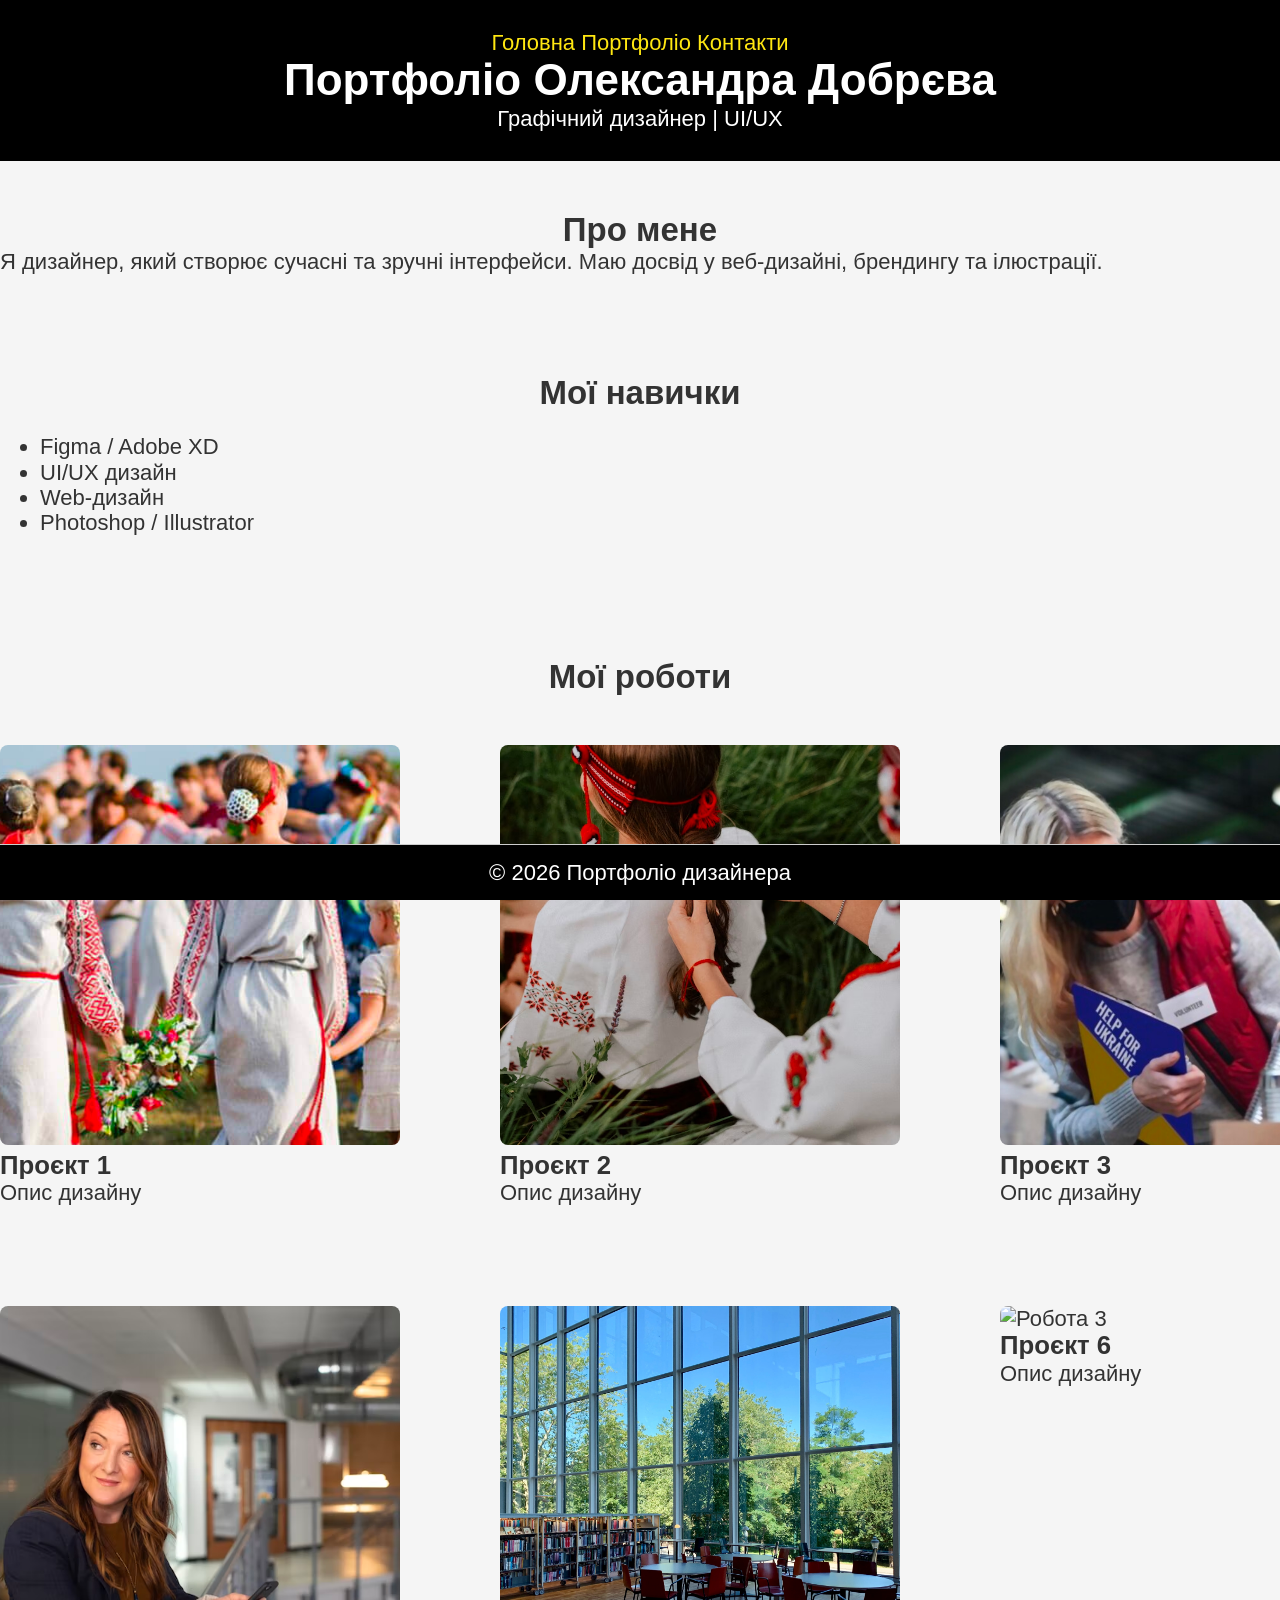
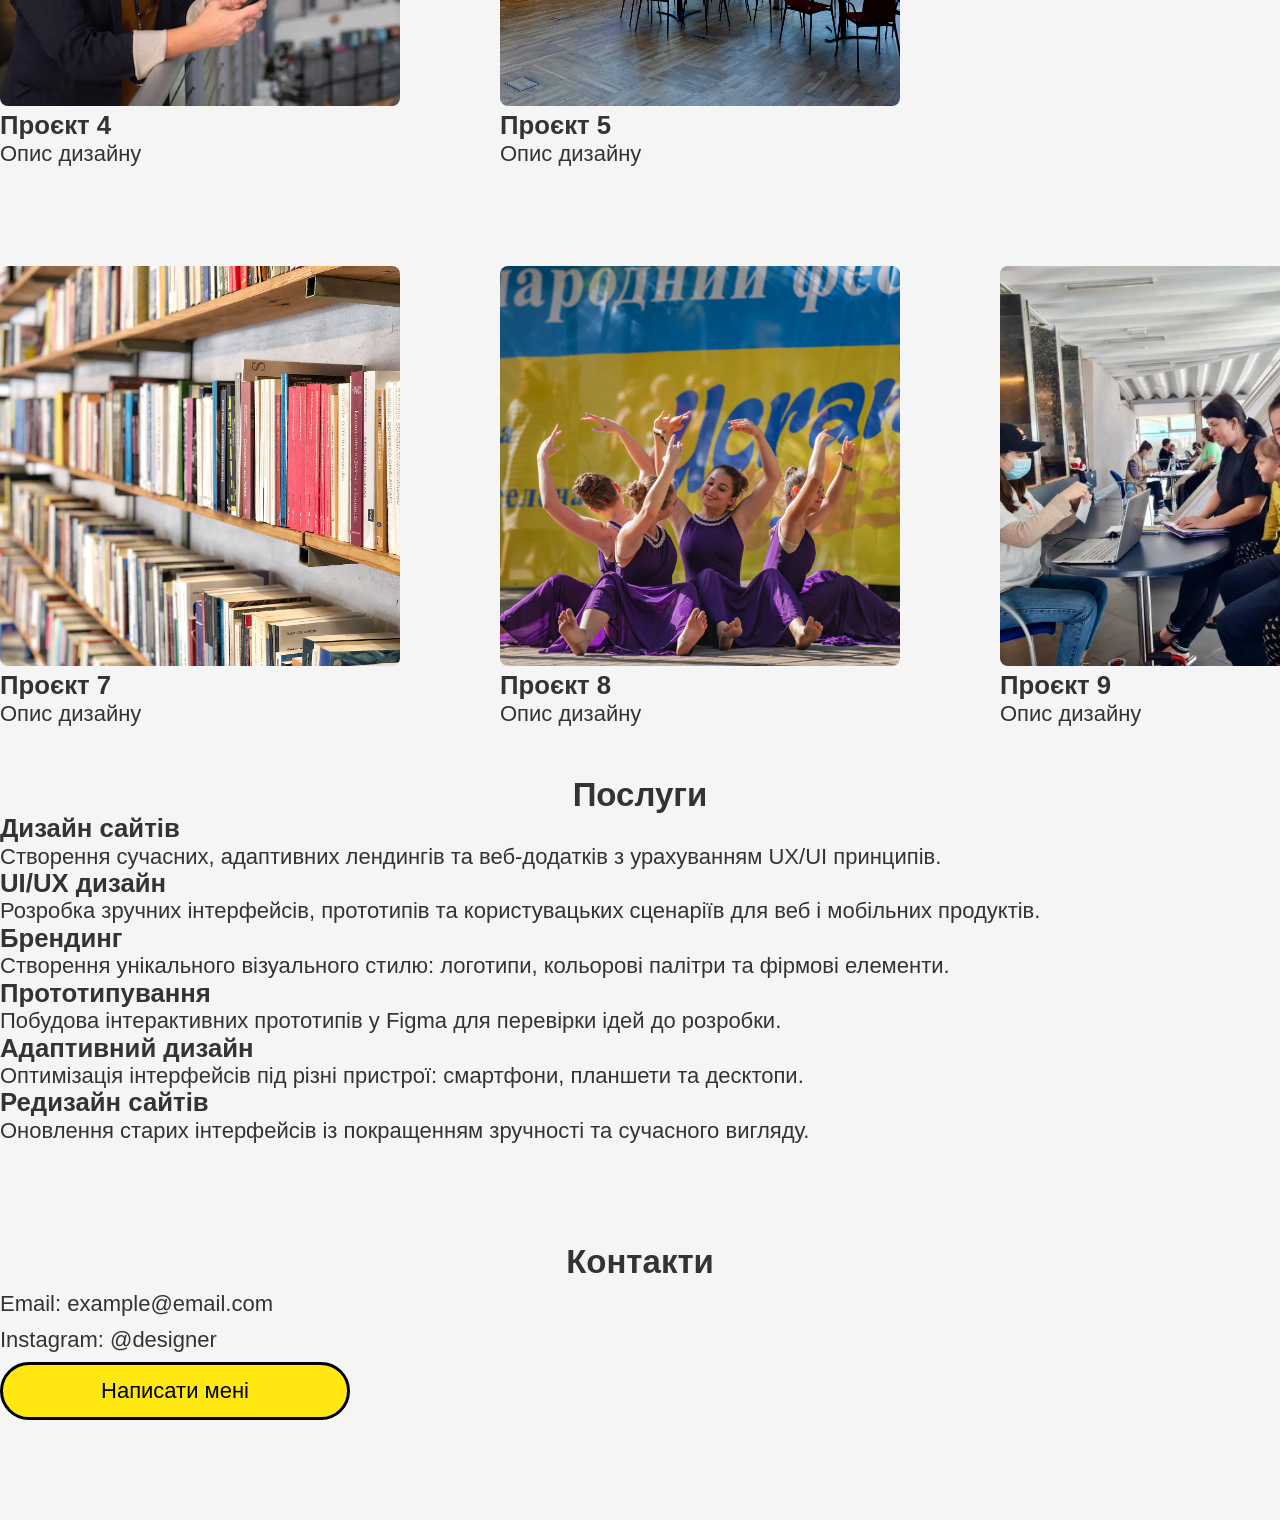
==== index.html @ c74949c1 "first commit" ====
<!doctype html>
<html lang="uk">
  <head>
    <meta charset="UTF-8" />
    <meta name="viewport" content="width=device-width, initial-scale=1.0" />
    <link rel="stylesheet" href="normalize.css" />
    <link rel="stylesheet" href="/css/styles.css" />
    <title>Портфоліо дизайнера</title>
    <meta
      name="description"
      content="Сторінка контактів дизайнера. Зв’яжіться для співпраці та замовлення дизайну."
    />
  </head>
  <body>
    <header>
      <nav>
        <a href="index.html">Головна</a>
        <a href="projects.html">Портфоліо</a>
        <a href="contact.html">Контакти</a>
      </nav>
      <h1>Портфоліо Олександра Добрєва</h1>
      <p>Графічний дизайнер | UI/UX</p>
    </header>

    <div class="about">
      <h2 style="text-align: center">Про мене</h2>
      <p>
        Я дизайнер, який створює сучасні та зручні інтерфейси. Маю досвід у
        веб-дизайні, брендингу та ілюстрації.
      </p>
    </div>
    <div class="skills">
      <h2 style="text-align: center">Мої навички</h2>
      <ul>
        <li>Figma / Adobe XD</li>
        <li>UI/UX дизайн</li>
        <li>Web-дизайн</li>
        <li>Photoshop / Illustrator</li>
      </ul>
    </div>
    <section id="portfolio">
      <h2 style="text-align: center">Мої роботи</h2>
      <div class="portfolio">
        <div class="card">
          <img src="images/image1.png" alt="Робота 1" />
          <h3>Проєкт 1</h3>
          <p>Опис дизайну</p>
        </div>
        <div class="card">
          <img src="images/image2.png" alt="Робота 2" />
          <h3>Проєкт 2</h3>
          <p>Опис дизайну</p>
        </div>
        <div class="card">
          <img src="images/image3.png" alt="Робота 3" />
          <h3>Проєкт 3</h3>
          <p>Опис дизайну</p>
        </div>
        <div class="card">
          <img src="images/image4.png" alt="Робота 1" />
          <h3>Проєкт 4</h3>
          <p>Опис дизайну</p>
        </div>
        <div class="card">
          <img src="images/image5.jpg" alt="Робота 2" />
          <h3>Проєкт 5</h3>
          <p>Опис дизайну</p>
        </div>
        <div class="card">
          <img src="images/image6.jpg" alt="Робота 3" />
          <h3>Проєкт 6</h3>
          <p>Опис дизайну</p>
        </div>
        <div class="card">
          <img src="images/image7.jpg" alt="Робота 1" />
          <h3>Проєкт 7</h3>
          <p>Опис дизайну</p>
        </div>
        <div class="card">
          <img src="images/image8.jpg" alt="Робота 2" />
          <h3>Проєкт 8</h3>
          <p>Опис дизайну</p>
        </div>
        <div class="card">
          <img src="images/image9.jpg" alt="Робота 3" />
          <h3>Проєкт 9</h3>
          <p>Опис дизайну</p>
        </div>
      </div>
    </section>
    <div class="services">
      <h2 style="text-align: center">Послуги</h2>
      <div class="service">
        <h3>Дизайн сайтів</h3>
        <p>
          Створення сучасних, адаптивних лендингів та веб-додатків з урахуванням
          UX/UI принципів.
        </p>
      </div>

      <div class="service">
        <h3>UI/UX дизайн</h3>
        <p>
          Розробка зручних інтерфейсів, прототипів та користувацьких сценаріїв
          для веб і мобільних продуктів.
        </p>
      </div>

      <div class="service">
        <h3>Брендинг</h3>
        <p>
          Створення унікального візуального стилю: логотипи, кольорові палітри
          та фірмові елементи.
        </p>
      </div>

      <div class="service">
        <h3>Прототипування</h3>
        <p>
          Побудова інтерактивних прототипів у Figma для перевірки ідей до
          розробки.
        </p>
      </div>

      <div class="service">
        <h3>Адаптивний дизайн</h3>
        <p>
          Оптимізація інтерфейсів під різні пристрої: смартфони, планшети та
          десктопи.
        </p>
      </div>

      <div class="service">
        <h3>Редизайн сайтів</h3>
        <p>
          Оновлення старих інтерфейсів із покращенням зручності та сучасного
          вигляду.
        </p>
      </div>
    </div>
    <div class="contact">
      <h2 style="text-align: center">Контакти</h2>
      <p>Email: example@email.com</p>
      <p>Instagram: @designer</p>
      <button onclick="alert('Дякую за інтерес!')">Написати мені</button>
    </div>

    <footer>
      <p>© 2026 Портфоліо дизайнера</p>
    </footer>
  </body>
</html>
---- css/styles.css ----
@charset "UTF-8";
header {
  background-color: black;
  color: white;
  padding: 30px;
  margin-bottom: 50px;
  text-align: center;
}

.portfolio {
  justify-self: center;
  display: grid;
  grid-template-columns: 1fr 1fr 1fr;
  gap: 100px;
  margin-top: 50px;
  margin-bottom: 50px;
}

.about {
  display: flex;
  flex-flow: column;
  justify-self: center;
  margin-bottom: 100px;
}

footer {
  background-color: black;
  color: white;
  padding: 30px;
  margin: 0;
  position: fixed;
  bottom: 0;
  left: 0;
  width: 100%;
  text-align: center;
  padding: 15px 0;
  border-top: 1px solid #ccc;
}

.skills {
  display: flex;
  flex-flow: column;
  justify-self: center;
  margin-bottom: 100px;
}

.services {
  display: flex;
  flex-flow: column;
  justify-self: center;
  margin-bottom: 100px;
}

.contact {
  display: flex;
  flex-flow: column;
  justify-self: center;
  gap: 10px;
  margin-bottom: 100px;
}

img {
  width: 400px;
  height: 400px;
  border-radius: 8px;
  object-fit: cover;
  transition-duration: 0.3s;
}
img:hover {
  transform: scale(1.03);
  transition-duration: 0.3s;
}

@media (max-width: 1024px) {
  .portfolio {
    grid-template-columns: 1fr 1fr;
    gap: 40px;
    padding: 0 30px;
  }
  img {
    width: 400px;
    height: 400px;
  }
  img:hover {
    transform: scale(1.05);
    transition-duration: 0.3s;
  }
  header {
    padding: 20px;
  }
  footer {
    margin: 0px;
  }
  .about,
  .contact,
  .services,
  .skills {
    padding: 60px 20px;
    text-align: center;
  }
  nav a {
    display: inline-block;
    margin: 5px;
  }
}
.contact-wrapper {
  display: flex;
  gap: 40px;
  align-items: flex-start;
  margin-bottom: 340px;
}

.contact-text {
  max-width: 400px;
}

form {
  flex: 1;
  display: flex;
  flex-direction: column;
  gap: 10px;
}

.container {
  display: flex;
  justify-content: center;
}

input,
textarea {
  padding: 10px;
  font-size: 16px;
}

.contact-btn {
  padding: 10px;
  cursor: pointer;
  align-self: center; /* центрує всередині form */
  width: 300px;
}

@media (max-width: 1024px) {
  .contact-wrapper {
    gap: 25px;
    margin-bottom: 150px;
  }
  .contact-text {
    max-width: 320px;
  }
}
form {
  width: 100%;
  max-width: 800px;
}

.container {
  display: flex;
  flex-direction: column;
  max-width: 1200px; /* замість width */
  width: 100%;
  margin: 0 auto; /* центр */
  padding: 0 20px;
  gap: 50px;
  margin-bottom: 100px;
}

.intro-wrapper {
  display: flex;
  gap: 100px;
}

@media (max-width: 1024px) {
  .container {
    gap: 40px;
  }
  .intro-wrapper {
    gap: 50px; /* зменшуємо відстань */
  }
}
body {
  margin: 0;
  font-size: 22px;
  font-family: "Raleway", sans-serif;
  font-optical-sizing: auto;
  background: #f5f5f5;
  color: #333;
}

h1,
h2,
h3,
p {
  margin: 0;
}

button {
  width: 350px;
  height: 58px;
  border-radius: 100px;
  border-style: solid;
  border-width: 3px;
  cursor: pointer;
  background-color: #ffe711;
}
button:hover {
  background-color: #f9d100;
}

a {
  text-decoration: none;
  color: #ffe711;
}
a:hover {
  color: #f9d100;
}

/*# sourceMappingURL=styles.css.map */
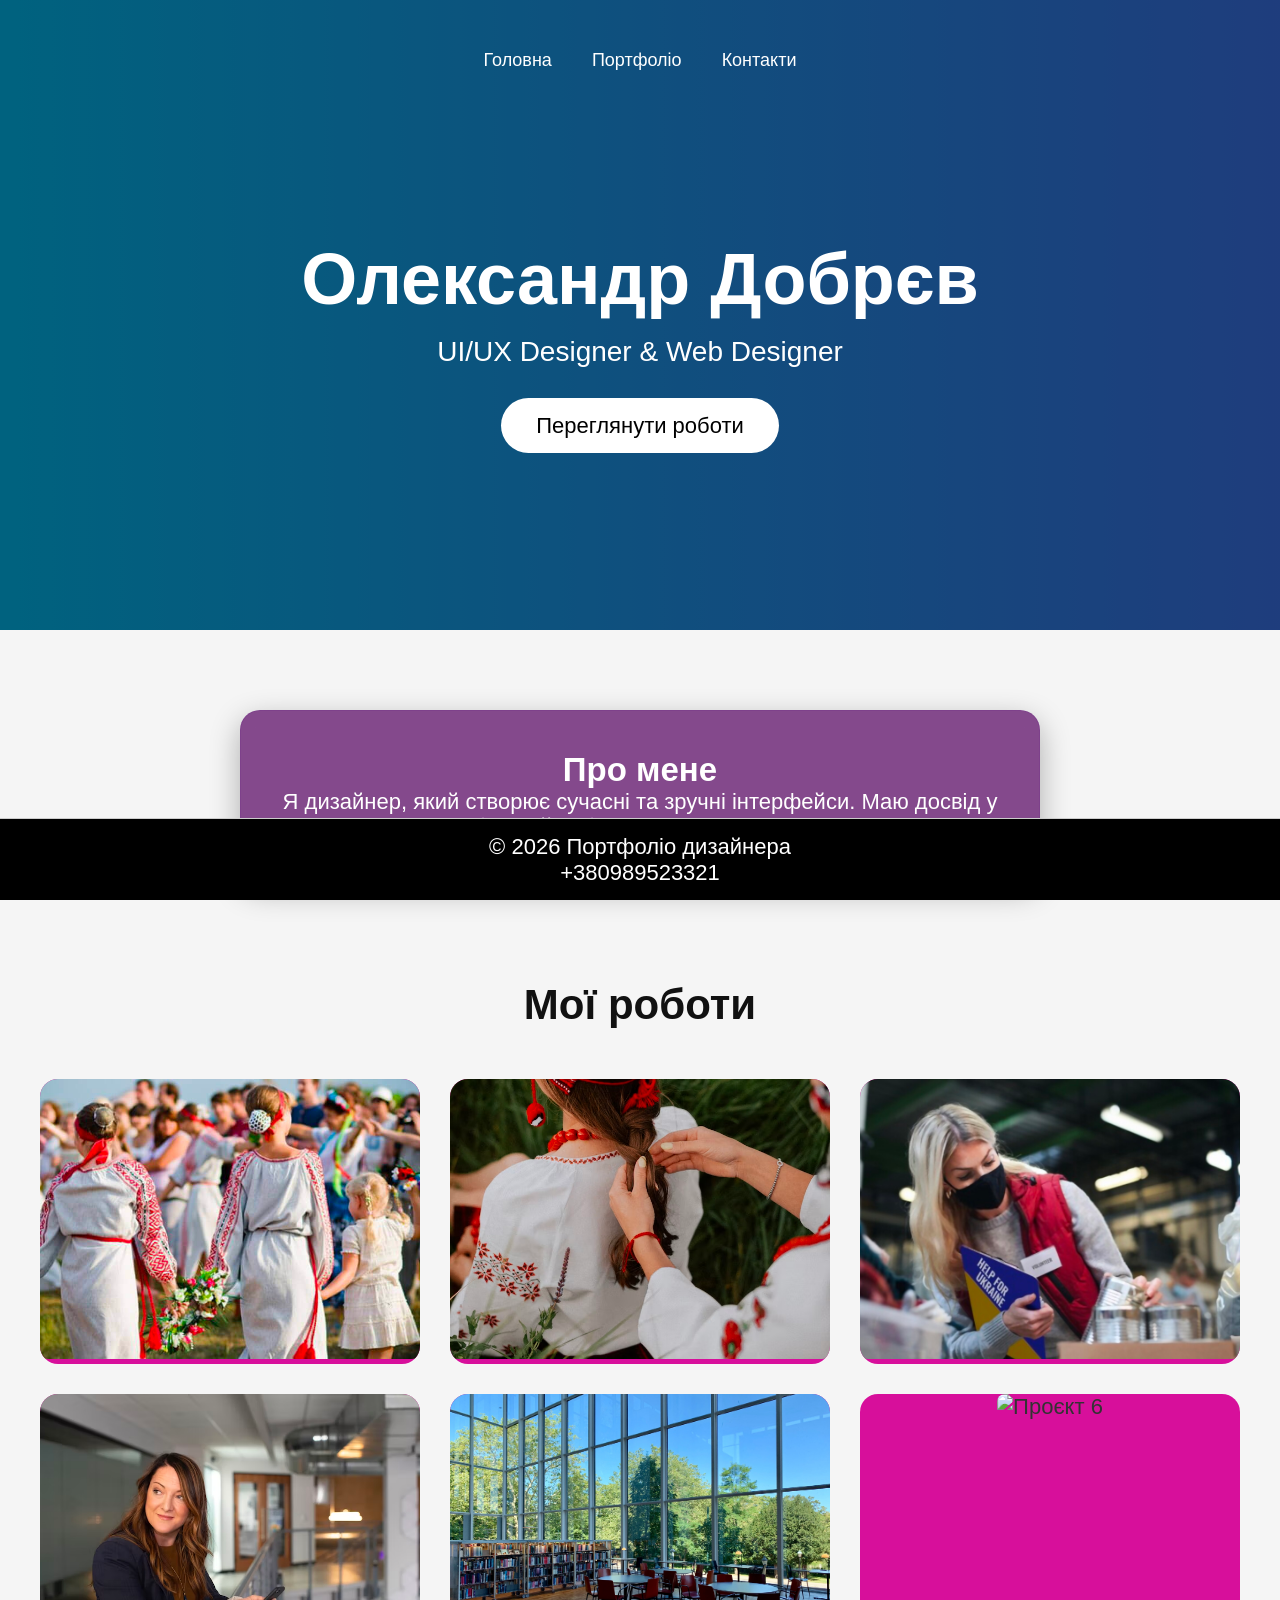
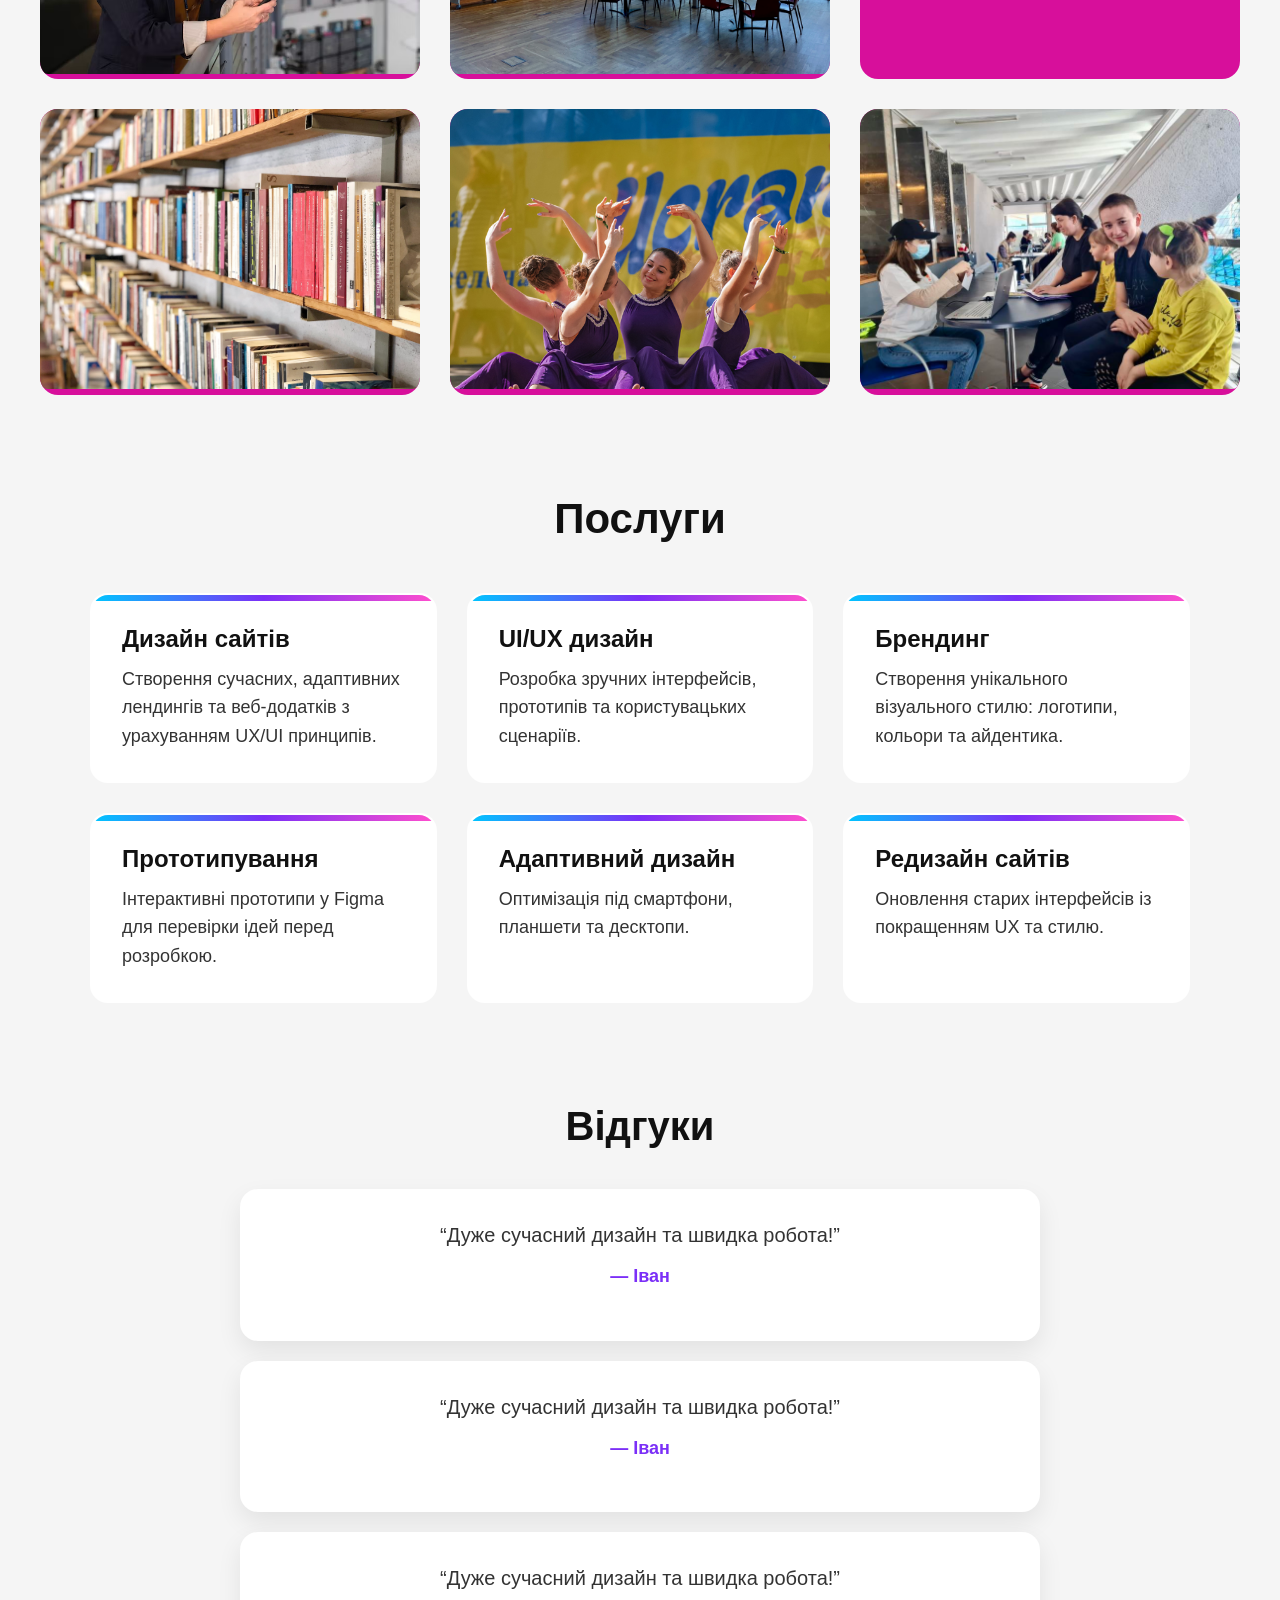
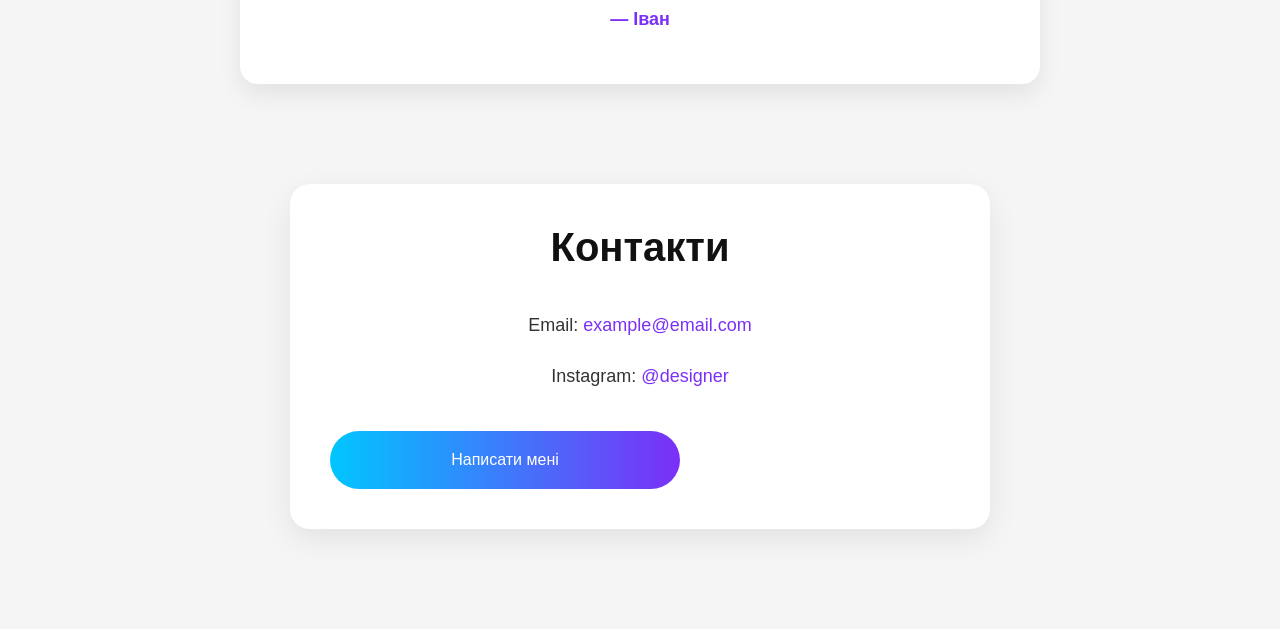
==== commit d5797a4d: "lab5" ====
--- a/index.html
+++ b/index.html
@@ -4,7 +4,8 @@
     <meta charset="UTF-8" />
     <meta name="viewport" content="width=device-width, initial-scale=1.0" />
     <link rel="stylesheet" href="normalize.css" />
-    <link rel="stylesheet" href="/css/styles.css" />
+    <link rel="stylesheet" href="css/styles.css" />
+    <link rel="icon" type="image/png" href="images/favicon.png" />
     <title>Портфоліо дизайнера</title>
     <meta
       name="description"
@@ -12,14 +13,31 @@
     />
   </head>
   <body>
-    <header>
-      <nav>
-        <a href="index.html">Головна</a>
-        <a href="projects.html">Портфоліо</a>
-        <a href="contact.html">Контакти</a>
-      </nav>
-      <h1>Портфоліо Олександра Добрєва</h1>
-      <p>Графічний дизайнер | UI/UX</p>
+    <header class="hero">
+      <div class="header-container">
+        <!-- Назва зліва -->
+        <div class="logo"></div>
+
+        <!-- Гамбургер меню (видно тільки на мобільних) -->
+        <div class="hamburger" id="hamburger">
+          <span></span>
+          <span></span>
+          <span></span>
+        </div>
+
+        <!-- Навігація -->
+        <nav id="nav-menu">
+          <a href="index.html">Головна</a>
+          <a href="projects.html">Портфоліо</a>
+          <a href="contact.html">Контакти</a>
+        </nav>
+      </div>
+
+      <div class="hero-content">
+        <h1>Олександр Добрєв</h1>
+        <p>UI/UX Designer & Web Designer</p>
+        <a href="#portfolio" class="hero-btn">Переглянути роботи</a>
+      </div>
     </header>
 
     <div class="about">
@@ -29,124 +47,192 @@
         веб-дизайні, брендингу та ілюстрації.
       </p>
     </div>
-    <div class="skills">
-      <h2 style="text-align: center">Мої навички</h2>
-      <ul>
-        <li>Figma / Adobe XD</li>
-        <li>UI/UX дизайн</li>
-        <li>Web-дизайн</li>
-        <li>Photoshop / Illustrator</li>
-      </ul>
-    </div>
-    <section id="portfolio">
-      <h2 style="text-align: center">Мої роботи</h2>
-      <div class="portfolio">
-        <div class="card">
-          <img src="images/image1.png" alt="Робота 1" />
-          <h3>Проєкт 1</h3>
-          <p>Опис дизайну</p>
-        </div>
-        <div class="card">
-          <img src="images/image2.png" alt="Робота 2" />
-          <h3>Проєкт 2</h3>
-          <p>Опис дизайну</p>
-        </div>
-        <div class="card">
-          <img src="images/image3.png" alt="Робота 3" />
-          <h3>Проєкт 3</h3>
-          <p>Опис дизайну</p>
-        </div>
-        <div class="card">
-          <img src="images/image4.png" alt="Робота 1" />
-          <h3>Проєкт 4</h3>
-          <p>Опис дизайну</p>
-        </div>
-        <div class="card">
-          <img src="images/image5.jpg" alt="Робота 2" />
-          <h3>Проєкт 5</h3>
-          <p>Опис дизайну</p>
-        </div>
-        <div class="card">
-          <img src="images/image6.jpg" alt="Робота 3" />
-          <h3>Проєкт 6</h3>
-          <p>Опис дизайну</p>
-        </div>
-        <div class="card">
-          <img src="images/image7.jpg" alt="Робота 1" />
-          <h3>Проєкт 7</h3>
-          <p>Опис дизайну</p>
-        </div>
-        <div class="card">
-          <img src="images/image8.jpg" alt="Робота 2" />
-          <h3>Проєкт 8</h3>
-          <p>Опис дизайну</p>
-        </div>
-        <div class="card">
-          <img src="images/image9.jpg" alt="Робота 3" />
-          <h3>Проєкт 9</h3>
-          <p>Опис дизайну</p>
+
+    <section id="portfolio" class="portfolio-section">
+      <h2>Мої роботи</h2>
+
+      <div class="portfolio-grid">
+        <div class="card">
+          <img src="images/image1.png" alt="Проєкт 1" />
+          <div class="card-info">
+            <h3>Проєкт 1</h3>
+            <p>UI/UX дизайн мобільного додатку</p>
+          </div>
+        </div>
+
+        <div class="card">
+          <img src="images/image2.png" alt="Проєкт 2" />
+          <div class="card-info">
+            <h3>Проєкт 2</h3>
+            <p>Редизайн сайту бренду</p>
+          </div>
+        </div>
+
+        <div class="card">
+          <img src="images/image3.png" alt="Проєкт 3" />
+          <div class="card-info">
+            <h3>Проєкт 3</h3>
+            <p>Landing page для продукту</p>
+          </div>
+        </div>
+
+        <div class="card">
+          <img src="images/image4.png" alt="Проєкт 4" />
+          <div class="card-info">
+            <h3>Проєкт 4</h3>
+            <p>Дизайн інтернет-магазину</p>
+          </div>
+        </div>
+
+        <div class="card">
+          <img src="images/image5.jpg" alt="Проєкт 5" />
+          <div class="card-info">
+            <h3>Проєкт 5</h3>
+            <p>UI концепт додатку</p>
+          </div>
+        </div>
+
+        <div class="card">
+          <img src="images/image6.jpg" alt="Проєкт 6" />
+          <div class="card-info">
+            <h3>Проєкт 6</h3>
+            <p>Брендинг та айдентика</p>
+          </div>
+        </div>
+
+        <div class="card">
+          <img src="images/image7.jpg" alt="Проєкт 7" />
+          <div class="card-info">
+            <h3>Проєкт 7</h3>
+            <p>Web дизайн сервісу</p>
+          </div>
+        </div>
+
+        <div class="card">
+          <img src="images/image8.jpg" alt="Проєкт 8" />
+          <div class="card-info">
+            <h3>Проєкт 8</h3>
+            <p>Дизайн лендингу</p>
+          </div>
+        </div>
+
+        <div class="card">
+          <img src="images/image9.jpg" alt="Проєкт 9" />
+          <div class="card-info">
+            <h3>Проєкт 9</h3>
+            <p>UI система компонентів</p>
+          </div>
         </div>
       </div>
     </section>
-    <div class="services">
-      <h2 style="text-align: center">Послуги</h2>
-      <div class="service">
-        <h3>Дизайн сайтів</h3>
-        <p>
-          Створення сучасних, адаптивних лендингів та веб-додатків з урахуванням
-          UX/UI принципів.
-        </p>
-      </div>
-
-      <div class="service">
-        <h3>UI/UX дизайн</h3>
-        <p>
-          Розробка зручних інтерфейсів, прототипів та користувацьких сценаріїв
-          для веб і мобільних продуктів.
-        </p>
-      </div>
-
-      <div class="service">
-        <h3>Брендинг</h3>
-        <p>
-          Створення унікального візуального стилю: логотипи, кольорові палітри
-          та фірмові елементи.
-        </p>
-      </div>
-
-      <div class="service">
-        <h3>Прототипування</h3>
-        <p>
-          Побудова інтерактивних прототипів у Figma для перевірки ідей до
-          розробки.
-        </p>
-      </div>
-
-      <div class="service">
-        <h3>Адаптивний дизайн</h3>
-        <p>
-          Оптимізація інтерфейсів під різні пристрої: смартфони, планшети та
-          десктопи.
-        </p>
-      </div>
-
-      <div class="service">
-        <h3>Редизайн сайтів</h3>
-        <p>
-          Оновлення старих інтерфейсів із покращенням зручності та сучасного
-          вигляду.
-        </p>
+
+    <section class="services">
+      <h2>Послуги</h2>
+
+      <div class="services-grid">
+        <div class="service">
+          <h3>Дизайн сайтів</h3>
+          <p>
+            Створення сучасних, адаптивних лендингів та веб-додатків з
+            урахуванням UX/UI принципів.
+          </p>
+        </div>
+
+        <div class="service">
+          <h3>UI/UX дизайн</h3>
+          <p>
+            Розробка зручних інтерфейсів, прототипів та користувацьких
+            сценаріїв.
+          </p>
+        </div>
+
+        <div class="service">
+          <h3>Брендинг</h3>
+          <p>
+            Створення унікального візуального стилю: логотипи, кольори та
+            айдентика.
+          </p>
+        </div>
+
+        <div class="service">
+          <h3>Прототипування</h3>
+          <p>
+            Інтерактивні прототипи у Figma для перевірки ідей перед розробкою.
+          </p>
+        </div>
+
+        <div class="service">
+          <h3>Адаптивний дизайн</h3>
+          <p>Оптимізація під смартфони, планшети та десктопи.</p>
+        </div>
+
+        <div class="service">
+          <h3>Редизайн сайтів</h3>
+          <p>Оновлення старих інтерфейсів із покращенням UX та стилю.</p>
+        </div>
+      </div>
+    </section>
+    <div class="reviews">
+      <h2>Відгуки</h2>
+
+      <div class="review">
+        <p>“Дуже сучасний дизайн та швидка робота!”</p>
+        <h4>— Іван</h4>
+      </div>
+      <div class="review">
+        <p>“Дуже сучасний дизайн та швидка робота!”</p>
+        <h4>— Іван</h4>
+      </div>
+      <div class="review">
+        <p>“Дуже сучасний дизайн та швидка робота!”</p>
+        <h4>— Іван</h4>
       </div>
     </div>
     <div class="contact">
-      <h2 style="text-align: center">Контакти</h2>
-      <p>Email: example@email.com</p>
-      <p>Instagram: @designer</p>
+      <h2>Контакти</h2>
+
+      <p>Email: <a href="mailto:example@email.com">example@email.com</a></p>
+      <p>Instagram: <a href="#">@designer</a></p>
+
       <button onclick="alert('Дякую за інтерес!')">Написати мені</button>
     </div>
 
     <footer>
-      <p>© 2026 Портфоліо дизайнера</p>
+      <div>
+        <p>© 2026 Портфоліо дизайнера</p>
+        <p>+380989523321</p>
+      </div>
     </footer>
   </body>
 </html>
+<script>
+  document.addEventListener("DOMContentLoaded", () => {
+    const hamburger = document.getElementById("hamburger");
+    const navMenu = document.getElementById("nav-menu");
+    const hero = document.querySelector(".hero");
+
+    hamburger.addEventListener("click", () => {
+      hamburger.classList.toggle("active");
+      navMenu.classList.toggle("active");
+      hero.classList.toggle("active"); // для затемнення
+    });
+
+    // Закривати меню при кліку на посилання
+    document.querySelectorAll("nav a").forEach((link) => {
+      link.addEventListener("click", () => {
+        hamburger.classList.remove("active");
+        navMenu.classList.remove("active");
+        hero.classList.remove("active");
+      });
+    });
+
+    // Закривати меню при кліку на затемнення
+    hero.addEventListener("click", (e) => {
+      if (e.target === hero) {
+        hamburger.classList.remove("active");
+        navMenu.classList.remove("active");
+        hero.classList.remove("active");
+      }
+    });
+  });
+</script>
--- a/css/styles.css
+++ b/css/styles.css
@@ -7,20 +7,165 @@
   text-align: center;
 }
 
-.portfolio {
-  justify-self: center;
+/* секція */
+.portfolio-section {
+  max-width: 1200px;
+  margin: 100px auto;
+  text-align: center;
+}
+
+/* заголовок */
+.portfolio-section h2 {
+  font-size: 42px;
+  margin-bottom: 50px;
+  color: #111;
+}
+
+/* grid */
+.portfolio-grid {
   display: grid;
-  grid-template-columns: 1fr 1fr 1fr;
-  gap: 100px;
-  margin-top: 50px;
+  grid-template-columns: repeat(3, 1fr);
+  gap: 30px;
+}
+
+/* картка */
+.card {
+  position: relative;
+  overflow: hidden;
+  border-radius: 18px;
+  cursor: pointer;
+  background: #d70f9b;
+}
+
+/* зображення */
+.card img {
+  width: 100%;
+  height: 280px;
+  object-fit: cover;
+  transition: transform 0.5s ease;
+}
+
+/* блок тексту */
+.card-info {
+  position: absolute;
+  bottom: 0;
+  left: 0;
+  right: 0;
+  padding: 20px;
+  color: white;
+  opacity: 0;
+  transform: translateY(20px);
+  transition: 0.4s ease;
+}
+
+/* 🔥 градієнт ТІЛЬКИ під текстом */
+.card-info::before {
+  content: "";
+  position: absolute;
+  inset: 0;
+  background: linear-gradient(to top, rgba(0, 0, 0, 0.8), transparent);
+  z-index: -1;
+}
+
+/* текст поверх */
+.card-info h3,
+.card-info p {
+  position: relative;
+  z-index: 1;
+}
+
+/* hover */
+.card:hover img {
+  transform: scale(1.08);
+}
+
+.card:hover .card-info {
+  opacity: 1;
+  transform: translateY(0);
+}
+
+.about {
+  max-width: 800px;
+  margin: 80px auto;
+  padding: 40px;
+  text-align: center;
+  color: white;
+  background: rgba(85, 0, 96, 0.7);
+  backdrop-filter: blur(10px);
+  border: 1px solid rgba(84, 4, 133, 0.1);
+  border-radius: 20px;
+  box-shadow: 0 10px 30px rgba(0, 0, 0, 0.3);
+  transition: 0.4s ease;
+}
+
+.about:hover {
+  transform: translateY(-10px);
+  box-shadow: 0 20px 50px rgba(0, 0, 0, 0.5);
+}
+
+/* секція */
+.services {
+  max-width: 1100px;
+  margin: 100px auto;
+  text-align: center;
+}
+
+/* заголовок */
+.services h2 {
+  font-size: 42px;
   margin-bottom: 50px;
-}
-
-.about {
-  display: flex;
-  flex-flow: column;
-  justify-self: center;
-  margin-bottom: 100px;
+  color: #111;
+}
+
+/* grid */
+.services-grid {
+  display: grid;
+  grid-template-columns: repeat(3, 1fr);
+  gap: 30px;
+}
+
+/* картка */
+.service {
+  padding: 30px;
+  border-radius: 18px;
+  background: #ffffff;
+  border: 2px solid transparent;
+  text-align: left;
+  transition: 0.35s ease;
+  position: relative;
+  overflow: hidden;
+}
+
+/* кольоровий акцент зверху */
+.service::before {
+  content: "";
+  position: absolute;
+  top: 0;
+  left: 0;
+  width: 100%;
+  height: 6px;
+  background: linear-gradient(90deg, #00c6ff, #7b2ff7, #ff4ecd);
+}
+
+/* hover ефект */
+.service:hover {
+  transform: translateY(-10px) scale(1.02);
+  border-color: #7b2ff7;
+  box-shadow: 0 20px 50px rgba(123, 47, 247, 0.2);
+}
+
+/* заголовок */
+.service h3 {
+  font-size: 24px;
+  margin-bottom: 12px;
+  color: #111;
+}
+
+/* текст */
+.service p {
+  font-size: 18px;
+  line-height: 1.6;
+  color: #333;
 }
 
 footer {
@@ -71,54 +216,721 @@
   transition-duration: 0.3s;
 }
 
-@media (max-width: 1024px) {
-  .portfolio {
-    grid-template-columns: 1fr 1fr;
+.hero {
+  height: 70vh;
+  position: relative;
+  overflow: hidden;
+  color: white;
+  display: flex;
+  flex-direction: column;
+  background: linear-gradient(90deg, #00c6ff, #7b2ff7, #ff4ecd);
+  background-size: 400% 400%;
+  animation: gradientBG 10s ease infinite;
+}
+
+@keyframes gradientBG {
+  0% {
+    background-position: 0% 50%;
+  }
+  50% {
+    background-position: 100% 50%;
+  }
+  100% {
+    background-position: 0% 50%;
+  }
+}
+.hero::before {
+  content: "";
+  position: absolute;
+  inset: 0;
+  background: rgba(0, 0, 0, 0.5);
+}
+
+nav {
+  position: relative;
+  z-index: 2;
+  display: flex;
+  justify-content: center;
+  gap: 30px;
+  padding: 20px;
+}
+
+nav a {
+  color: white;
+  text-decoration: none;
+  font-size: 18px;
+  transition: 0.3s;
+}
+
+nav a:hover {
+  color: #d1d1d1;
+}
+
+.hero-content {
+  position: relative;
+  z-index: 2;
+  height: calc(100vh - 80px);
+  display: flex;
+  flex-direction: column;
+  justify-content: center;
+  align-items: center;
+  text-align: center;
+}
+
+.hero-content h1 {
+  font-size: 72px;
+  margin-bottom: 15px;
+}
+
+.hero-content p {
+  font-size: 28px;
+  margin-bottom: 30px;
+}
+
+.hero-btn {
+  padding: 15px 35px;
+  background-color: white;
+  color: black;
+  text-decoration: none;
+  border-radius: 30px;
+  transition: 0.3s;
+}
+
+.hero-btn:hover {
+  background-color: #dcdcdc;
+}
+
+/* секція */
+.reviews {
+  max-width: 800px;
+  margin: 100px auto;
+  text-align: center;
+}
+
+/* заголовок */
+.reviews h2 {
+  font-size: 40px;
+  margin-bottom: 40px;
+  color: #111;
+}
+
+/* картка відгуку */
+.review {
+  background: #fff;
+  border-radius: 18px;
+  padding: 30px;
+  margin: 20px auto;
+  box-shadow: 0 10px 25px rgba(0, 0, 0, 0.08);
+  position: relative;
+  transition: 0.3s ease;
+}
+
+/* hover ефект */
+.review:hover {
+  transform: translateY(-8px);
+  box-shadow: 0 20px 40px rgba(0, 0, 0, 0.15);
+}
+
+/* лапки */
+.review p {
+  font-size: 20px;
+  line-height: 1.6;
+  color: #333;
+  position: relative;
+}
+
+/* ім'я */
+.review h4 {
+  margin-top: 15px;
+  font-size: 18px;
+  color: #7b2ff7;
+}
+
+.contact {
+  max-width: 700px;
+  margin: 100px auto;
+  padding: 40px;
+  text-align: center;
+  background: #fff;
+  border-radius: 20px;
+  box-shadow: 0 10px 30px rgba(0, 0, 0, 0.08);
+  transition: 0.3s ease;
+}
+
+/* hover ефект */
+.contact:hover {
+  transform: translateY(-8px);
+  box-shadow: 0 20px 50px rgba(0, 0, 0, 0.15);
+}
+
+/* заголовок */
+.contact h2 {
+  font-size: 40px;
+  margin-bottom: 25px;
+  color: #111;
+}
+
+/* текст */
+.contact p {
+  font-size: 18px;
+  margin: 10px 0;
+  color: #333;
+}
+
+/* посилання */
+.contact a {
+  color: #7b2ff7;
+  text-decoration: none;
+}
+
+.contact a:hover {
+  text-decoration: underline;
+}
+
+/* кнопка */
+.contact button {
+  margin-top: 25px;
+  padding: 15px 30px;
+  border: none;
+  border-radius: 30px;
+  background: linear-gradient(90deg, #00c6ff, #7b2ff7);
+  color: white;
+  font-size: 16px;
+  cursor: pointer;
+  transition: 0.3s ease;
+}
+
+/* hover кнопки */
+.contact button:hover {
+  transform: scale(1.05);
+  opacity: 0.9;
+}
+
+/* ===================== МОБІЛЬНА ВЕРСІЯ (< 576px) ===================== */
+@media (max-width: 575px) {
+  html,
+  body {
+    overflow-x: hidden;
+    width: 100%;
+  }
+  header {
+    padding: 20px 15px;
+    margin-bottom: 40px;
+  }
+  .hero {
+    height: 60vh;
+  }
+  .hero-content h1 {
+    font-size: 38px;
+  }
+  .hero-content p {
+    font-size: 21px;
+  }
+  .portfolio-section h2,
+  .services h2,
+  .reviews h2,
+  .contact h2 {
+    font-size: 32px;
+  }
+  .portfolio-grid,
+  .services-grid {
+    grid-template-columns: 1fr;
+    gap: 35px;
+  }
+  .card img {
+    height: 230px;
+  }
+  .service {
+    padding: 25px 20px;
+  }
+  .service h3 {
+    font-size: 22px;
+  }
+  .service p,
+  .review p,
+  .contact p {
+    font-size: 16px;
+  }
+  nav {
+    flex-direction: column;
+    gap: 12px;
+    padding: 15px 0;
+  }
+  nav a {
+    font-size: 17px;
+    padding: 8px 0;
+  }
+  .hero-btn,
+  .contact button {
+    padding: 15px 30px;
+    font-size: 16px;
+    width: 100%;
+    max-width: 280px;
+  }
+  .about,
+  .contact {
+    margin: 60px 15px;
+    padding: 30px 20px;
+  }
+  .review {
+    margin: 15px 10px;
+    padding: 25px 20px;
+  }
+  img {
+    width: 100%;
+    height: auto;
+    max-height: 360px;
+  }
+  footer {
+    position: static;
+    padding: 20px 15px;
+  }
+  /* Зручність тапу */
+  .card,
+  .service,
+  .review,
+  .hero-btn,
+  .contact button,
+  nav a {
+    min-height: 48px;
+  }
+}
+/* ===================== АДАПТИВНЕ МЕНЮ ===================== */
+.header-container {
+  display: flex;
+  align-items: center;
+  justify-content: space-between;
+  max-width: 1200px;
+  margin: 0 auto;
+  padding: 0 20px;
+  position: relative;
+  z-index: 10;
+}
+
+.logo a {
+  color: white;
+  font-size: 24px;
+  font-weight: 700;
+  text-decoration: none;
+}
+
+/* Гамбургер */
+.hamburger {
+  display: none;
+  flex-direction: column;
+  justify-content: space-between;
+  width: 28px;
+  height: 22px;
+  cursor: pointer;
+}
+
+.hamburger span {
+  display: block;
+  width: 100%;
+  height: 3px;
+  background-color: white;
+  transition: 0.4s ease;
+}
+
+/* ===================== АДАПТИВНЕ МЕНЮ (2/3 екрану) ===================== */
+.header-container {
+  display: flex;
+  align-items: center;
+  justify-content: space-between;
+  max-width: 1200px;
+  margin: 0 auto;
+  padding: 0 20px;
+  position: relative;
+  z-index: 10;
+}
+
+.logo a {
+  color: white;
+  font-size: 24px;
+  font-weight: 700;
+  text-decoration: none;
+}
+
+/* Гамбургер */
+.hamburger {
+  display: none;
+  flex-direction: column;
+  justify-content: space-between;
+  width: 28px;
+  height: 22px;
+  cursor: pointer;
+}
+
+.hamburger span {
+  display: block;
+  width: 100%;
+  height: 3px;
+  background-color: white;
+  transition: 0.4s ease;
+}
+
+/* ===================== ФІКСОВАНА КНОПКА ГАМБУРГЕР ===================== */
+.header-container {
+  display: flex;
+  align-items: center;
+  justify-content: space-between;
+  max-width: 1200px;
+  margin: 0 auto;
+  padding: 0 20px;
+  position: relative;
+  z-index: 10;
+}
+
+.logo a {
+  color: white;
+  font-size: 24px;
+  font-weight: 700;
+  text-decoration: none;
+}
+
+/* Гамбургер — ФІКСОВАНИЙ */
+.hamburger {
+  position: fixed;
+  top: 20px;
+  right: 20px;
+  z-index: 1001;
+  display: none;
+  flex-direction: column;
+  justify-content: space-between;
+  width: 28px;
+  height: 22px;
+  cursor: pointer;
+}
+
+.hamburger span {
+  display: block;
+  width: 100%;
+  height: 3px;
+  background-color: white;
+  transition: 0.4s ease;
+  box-shadow: 0 2px 4px rgba(0, 0, 0, 0.3);
+}
+
+/* ===================== МОБІЛЬНЕ МЕНЮ (2/3 екрану) ===================== */
+@media (max-width: 575px) {
+  .hamburger {
+    display: flex;
+  }
+  nav {
+    position: fixed;
+    top: 0;
+    left: 0;
+    width: 66.66%;
+    max-width: 320px;
+    height: 100vh;
+    background: rgba(0, 0, 0, 0.97);
+    flex-direction: column;
+    justify-content: center;
+    align-items: center;
+    gap: 35px;
+    z-index: 1000;
+    transform: translateX(-100%);
+    transition: transform 0.45s cubic-bezier(0.32, 0.72, 0, 1);
+    padding: 80px 20px 40px;
+  }
+  nav.active {
+    transform: translateX(0);
+  }
+  nav a {
+    color: white;
+    font-size: 24px;
+    text-decoration: none;
+  }
+  /* Затемнення */
+  .hero::after {
+    content: "";
+    position: fixed;
+    inset: 0;
+    background: rgba(0, 0, 0, 0.65);
+    z-index: 999;
+    opacity: 0;
+    visibility: hidden;
+    transition: all 0.4s ease;
+  }
+  .hero::after.active {
+    opacity: 1;
+    visibility: visible;
+  }
+  /* Анімація гамбургера */
+  .hamburger.active span:nth-child(1) {
+    transform: rotate(45deg) translate(6px, 6px);
+  }
+  .hamburger.active span:nth-child(2) {
+    opacity: 0;
+  }
+  .hamburger.active span:nth-child(3) {
+    transform: rotate(-45deg) translate(5px, -5px);
+  }
+}
+/* ===================== ДЕСКТОП ===================== */
+@media (min-width: 576px) {
+  .hamburger {
+    display: none;
+  }
+  nav {
+    display: flex;
+    justify-content: center;
     gap: 40px;
-    padding: 0 30px;
-  }
+    padding: 20px;
+  }
+  .header-container {
+    justify-content: center;
+  }
+  .logo {
+    position: absolute;
+    left: 30px;
+    top: 25px;
+  }
+}
+/* ===================== МОБІЛЬНА ВЕРСІЯ — ФІНАЛЬНІ ВІДСТУПИ ===================== */
+@media (max-width: 575px) {
+  html,
+  body {
+    overflow-x: hidden;
+  }
+  /* Обмежуємо ширину і додаємо відступи з боків */
+  .portfolio-section,
+  .services,
+  .reviews,
+  .contact {
+    max-width: 520px;
+    margin: 70px auto;
+    padding: 0 20px;
+  }
+  /* Додаткові відступи для заголовків */
+  .portfolio-section h2,
+  .services h2 {
+    margin-bottom: 40px;
+  }
+  /* Grid */
+  .portfolio-grid,
+  .services-grid {
+    grid-template-columns: 1fr;
+    gap: 32px;
+  }
+  .card img {
+    height: 225px;
+  }
+  .service {
+    padding: 28px 24px;
+  }
+  /* Відгуки */
+  .review {
+    margin: 15px auto;
+    padding: 25px 22px;
+  }
+  /* Інші елементи */
+  .hero-content h1 {
+    font-size: 38px;
+  }
+  .hero-content p {
+    font-size: 21px;
+  }
+  .about,
+  .contact {
+    padding: 35px 25px;
+  }
+  /* Фіксуємо футер */
+  footer {
+    position: static;
+    padding: 25px 15px;
+  }
+  /* Зручність тапу */
+  .card,
+  .service,
+  .review,
+  .hero-btn,
+  .contact button {
+    min-height: 48px;
+  }
+}
+/* ===================== SMALL DEVICES (576px — 767px) ===================== */
+@media (min-width: 576px) and (max-width: 1023px) {
+  html,
+  body {
+    overflow-x: hidden;
+    width: 100%;
+  }
+  * {
+    box-sizing: border-box;
+  }
+  body {
+    font-size: 18px;
+  }
+  .about {
+    width: 90%;
+  }
+  /* Контейнери */
+  .portfolio-section,
+  .services,
+  .reviews,
+  .contact {
+    max-width: 100%;
+    margin: 70px auto;
+    padding: 0 25px;
+  }
+  /* Hero */
+  .hero {
+    height: 60vh;
+    min-height: 500px;
+  }
+  .hero-content {
+    padding: 0 20px;
+    text-align: center;
+  }
+  .hero-content h1 {
+    font-size: 48px;
+    line-height: 1.2;
+  }
+  .hero-content p {
+    font-size: 22px;
+  }
+  .hero-btn {
+    width: 100%;
+    max-width: 320px;
+    padding: 16px 25px;
+    font-size: 17px;
+  }
+  /* Меню */
+  nav {
+    gap: 18px;
+    flex-wrap: wrap;
+    padding: 20px;
+  }
+  nav a {
+    font-size: 18px;
+    padding: 10px;
+  }
+  /* Portfolio */
+  .portfolio-grid {
+    grid-template-columns: 1fr;
+    gap: 30px;
+  }
+  .card img {
+    height: 320px;
+  }
+  /* Services */
+  .services-grid {
+    grid-template-columns: 1fr;
+    gap: 30px;
+  }
+  .service {
+    padding: 30px 25px;
+  }
+  .service h3 {
+    font-size: 24px;
+  }
+  .service p {
+    font-size: 17px;
+  }
+  /* About */
+  .about {
+    padding: 35px 25px;
+  }
+  /* Reviews */
+  .review {
+    margin: 20px auto;
+    padding: 28px 24px;
+  }
+  .review p {
+    font-size: 17px;
+  }
+  /* Contact */
+  .contact {
+    padding: 35px 25px;
+  }
+  .contact h2 {
+    font-size: 34px;
+  }
+  .contact p {
+    font-size: 17px;
+  }
+  .contact button {
+    width: 100%;
+    max-width: 320px;
+    padding: 16px;
+    font-size: 17px;
+  }
+  /* Images */
   img {
-    width: 400px;
-    height: 400px;
-  }
-  img:hover {
-    transform: scale(1.05);
-    transition-duration: 0.3s;
-  }
-  header {
-    padding: 20px;
-  }
+    width: 100%;
+    height: auto;
+    max-height: 450px;
+  }
+  /* Footer */
   footer {
-    margin: 0px;
-  }
-  .about,
-  .contact,
-  .services,
-  .skills {
-    padding: 60px 20px;
+    position: static;
+    padding: 25px 20px;
     text-align: center;
   }
-  nav a {
-    display: inline-block;
-    margin: 5px;
+  /* Комфортний tap */
+  .hero-btn,
+  .contact button,
+  nav a,
+  .card,
+  .service {
+    min-height: 48px;
   }
 }
 .contact-wrapper {
   display: flex;
   gap: 40px;
   align-items: flex-start;
-  margin-bottom: 340px;
 }
 
 .contact-text {
-  max-width: 400px;
+  flex: 1;
+  padding: 40px;
+  background: rgba(255, 255, 255, 0.12);
+  backdrop-filter: blur(12px);
+  border-radius: 25px;
+  color: rgb(0, 0, 0);
+  box-shadow: 0 15px 40px rgba(0, 0, 0, 0.25);
+  transition: 0.3s ease;
+}
+
+.contact-text:hover {
+  transform: translateY(-8px);
+}
+
+.contact-text h2 {
+  font-size: 32px;
+  margin-bottom: 20px;
+  color: #000000;
+}
+
+.contact-text p {
+  line-height: 1.8;
+  font-size: 17px;
+  opacity: 0.9;
 }
 
 form {
   flex: 1;
+  padding: 40px;
+  background: rgba(255, 255, 255, 0.15);
+  backdrop-filter: blur(12px);
+  border-radius: 25px;
   display: flex;
   flex-direction: column;
-  gap: 10px;
+  gap: 15px;
+  box-shadow: 0 15px 40px rgba(0, 0, 0, 0.25);
+  transition: 0.3s ease;
+}
+
+form:hover {
+  transform: translateY(-8px);
+}
+
+form h2 {
+  font-size: 30px;
+  color: #000000;
+  margin-bottom: 10px;
 }
 
 .container {
@@ -153,6 +965,472 @@
   max-width: 800px;
 }
 
+/* контейнер */
+.bio {
+  max-width: 800px;
+  margin: 100px auto;
+  padding: 40px;
+  background: rgba(255, 255, 255, 0.12);
+  backdrop-filter: blur(12px);
+  border-radius: 25px;
+  box-shadow: 0 15px 40px rgba(0, 0, 0, 0.2);
+  position: relative;
+  color: rgb(0, 0, 0);
+  transition: 0.3s ease;
+}
+
+/* hover */
+.bio:hover {
+  transform: translateY(-8px);
+  box-shadow: 0 25px 60px rgba(0, 0, 0, 0.3);
+}
+
+/* декоративна лінія */
+.bio::before {
+  content: "";
+  position: absolute;
+  top: 0;
+  left: 0;
+  width: 100%;
+  height: 6px;
+  background: linear-gradient(90deg, #ffe711, #7ecd53, #245d48);
+  border-radius: 25px 25px 0 0;
+}
+
+/* заголовок */
+.bio h2 {
+  font-size: 32px;
+  margin-bottom: 15px;
+  color: #000000;
+}
+
+/* текст */
+.bio p {
+  font-size: 18px;
+  line-height: 1.8;
+  opacity: 0.95;
+}
+
+/* секція */
+.skills {
+  max-width: 1000px;
+  margin: 100px auto;
+  padding: 40px;
+  background: rgba(255, 255, 255, 0.12);
+  backdrop-filter: blur(12px);
+  border-radius: 25px;
+  box-shadow: 0 15px 40px rgba(0, 0, 0, 0.2);
+  text-align: center;
+  color: rgb(0, 0, 0);
+}
+
+/* заголовок */
+.section-title {
+  font-size: 34px;
+  margin-bottom: 40px;
+  color: #000000;
+}
+
+/* grid */
+.skills-row {
+  display: grid;
+  grid-template-columns: repeat(3, 1fr);
+  gap: 30px;
+}
+
+/* skill card */
+.skill-item {
+  padding: 25px;
+  border-radius: 18px;
+  background: rgba(255, 255, 255, 0.08);
+  transition: 0.3s ease;
+  cursor: pointer;
+  position: relative;
+  overflow: hidden;
+}
+
+/* hover ефект */
+.skill-item:hover {
+  transform: translateY(-10px) scale(1.05);
+  box-shadow: 0 20px 40px rgba(0, 0, 0, 0.3);
+}
+
+/* glow смуга */
+.skill-item::before {
+  content: "";
+  position: absolute;
+  top: 0;
+  left: 0;
+  width: 100%;
+  height: 4px;
+  background: linear-gradient(90deg, #ffe711, #7ecd53, #245d48);
+}
+
+/* іконка */
+.skill-item img {
+  width: 70px;
+  height: 70px;
+  object-fit: contain;
+  margin-bottom: 10px;
+  transition: 0.3s ease;
+}
+
+/* hover на іконку */
+.skill-item:hover img {
+  transform: scale(1.15);
+}
+
+/* текст */
+.skill-item p {
+  font-size: 18px;
+  margin-top: 10px;
+  color: rgb(0, 0, 0);
+}
+
+.socials {
+  text-align: center;
+  margin: 80px 0;
+}
+
+.socials h3 {
+  font-size: 28px;
+  margin-bottom: 20px;
+}
+
+.socials a {
+  display: inline-block;
+  margin: 10px;
+  padding: 10px 20px;
+  background: rgba(255, 255, 255, 0.95);
+  border-radius: 20px;
+  color: rgb(0, 0, 0);
+  transition: 0.3s;
+}
+
+.socials a:hover {
+  transform: translateY(-5px);
+  background: #ffe711;
+  color: black;
+}
+
+.faq {
+  max-width: 800px;
+  margin: 0 auto 100px;
+}
+
+.faq h2 {
+  text-align: center;
+  margin-bottom: 30px;
+}
+
+.faq-item {
+  background: rgba(255, 255, 255, 0.92);
+  backdrop-filter: blur(10px);
+  margin-bottom: 15px;
+  padding: 20px;
+  border-radius: 15px;
+  transition: 0.3s;
+}
+
+.faq-item:hover {
+  transform: translateY(-5px);
+}
+
+.contact-cards {
+  display: grid;
+  grid-template-columns: repeat(3, 1fr);
+  gap: 30px;
+  max-width: 1000px;
+  margin: 0 auto 80px;
+}
+
+.contact-cards .card {
+  background: rgba(255, 255, 255, 0.92);
+  backdrop-filter: blur(10px);
+  padding: 25px;
+  border-radius: 20px;
+  text-align: center;
+  transition: 0.3s;
+}
+
+.contact-cards .card:hover {
+  transform: translateY(-10px);
+}
+
+.contact-hero {
+  height: 70vh;
+  position: relative;
+  overflow: hidden;
+  color: white;
+  display: flex;
+  flex-direction: column;
+  background: linear-gradient(90deg, #00c6ff, #7b2ff7, #ff4ecd);
+  background-size: 400% 400%;
+  animation: gradientBG 10s ease infinite;
+}
+
+/* ===================== ПОВНИЙ АДАПТИВ ===================== */
+/* Планшет */
+@media (max-width: 1024px) {
+  .contact-wrapper {
+    flex-direction: column;
+    gap: 35px;
+  }
+  .contact-text,
+  form {
+    padding: 38px 30px;
+  }
+}
+/* ===================== МОБІЛЬНА ВЕРСІЯ (< 576px) ===================== */
+@media (max-width: 575px) {
+  html,
+  body {
+    overflow-x: hidden;
+    width: 100%;
+  }
+  * {
+    box-sizing: border-box;
+  }
+  .container {
+    max-width: 100%;
+    padding: 0 15px;
+    margin: 0 auto;
+  }
+  /* Основний блок з формою */
+  .contact-wrapper {
+    flex-direction: column;
+    gap: 25px;
+    margin: 30px 0 60px 0;
+    width: 100%;
+  }
+  .contact-text,
+  form {
+    width: 100%;
+    max-width: 100% !important;
+    padding: 28px 20px;
+    border-radius: 20px;
+  }
+  .contact-text h2,
+  form h2 {
+    font-size: 26px;
+  }
+  /* Поля форми */
+  input,
+  textarea {
+    width: 100% !important;
+    box-sizing: border-box;
+    padding: 15px 16px;
+    font-size: 16px;
+    border-radius: 12px;
+    border: 1px solid rgba(255, 255, 255, 0.3);
+    background: rgba(255, 255, 255, 0.9);
+  }
+  textarea {
+    min-height: 130px;
+    resize: vertical;
+  }
+  .contact-btn {
+    width: 100%;
+    padding: 16px;
+    font-size: 17px;
+    margin-top: 10px;
+  }
+  /* Інші секції */
+  .bio {
+    margin: 50px 15px;
+    padding: 30px 20px;
+  }
+  .skills {
+    margin: 50px 15px;
+    padding: 30px 20px;
+  }
+  .socials {
+    margin: 50px 15px;
+  }
+  .faq {
+    margin: 0 15px 70px;
+  }
+  .contact-cards {
+    margin: 0 15px 60px;
+    grid-template-columns: 1fr;
+    gap: 18px;
+  }
+  /* Hero */
+  .contact-hero {
+    height: 50vh;
+    min-height: 340px;
+  }
+  .contact-hero h1 {
+    font-size: 38px;
+  }
+}
+/* Дуже маленькі екрани */
+@media (max-width: 380px) {
+  .contact-text,
+  form {
+    padding: 25px 18px;
+  }
+}
+/* ===================== ФІКСОВАНИЙ ГАМБУРГЕР + МЕНЮ ===================== */
+.header-container {
+  display: flex;
+  align-items: center;
+  justify-content: space-between;
+  max-width: 1200px;
+  margin: 0 auto;
+  padding: 0 20px;
+  position: relative;
+  z-index: 10;
+}
+
+.logo a {
+  color: white;
+  font-size: 24px;
+  font-weight: 700;
+  text-decoration: none;
+}
+
+.hamburger {
+  position: fixed;
+  top: 20px;
+  right: 20px;
+  z-index: 1001;
+  display: none;
+  flex-direction: column;
+  justify-content: space-between;
+  width: 28px;
+  height: 22px;
+  cursor: pointer;
+}
+
+.hamburger span {
+  display: block;
+  width: 100%;
+  height: 3px;
+  background-color: white;
+  transition: 0.4s ease;
+  box-shadow: 0 2px 5px rgba(0, 0, 0, 0.3);
+}
+
+/* Мобільне меню */
+@media (max-width: 575px) {
+  .hamburger {
+    display: flex;
+  }
+  nav {
+    position: fixed;
+    top: 0;
+    left: 0;
+    width: 66.66%;
+    max-width: 320px;
+    height: 100vh;
+    background: rgba(0, 0, 0, 0.97);
+    flex-direction: column;
+    justify-content: center;
+    align-items: center;
+    gap: 35px;
+    z-index: 1000;
+    transform: translateX(-100%);
+    transition: transform 0.45s ease;
+    padding: 80px 20px 40px;
+  }
+  nav.active {
+    transform: translateX(0);
+  }
+  nav a {
+    color: white;
+    font-size: 24px;
+  }
+  /* Затемнення */
+  .contact-hero::after {
+    content: "";
+    position: fixed;
+    inset: 0;
+    background: rgba(0, 0, 0, 0.6);
+    z-index: 999;
+    opacity: 0;
+    visibility: hidden;
+    transition: 0.4s ease;
+  }
+  .contact-hero::after.active {
+    opacity: 1;
+    visibility: visible;
+  }
+}
+/* Десктоп */
+/* ===================== SMALL DEVICES (576px — 1023px) ===================== */
+@media (min-width: 576px) and (max-width: 1023px) {
+  body {
+    font-size: 20px;
+  }
+  .container {
+    padding: 0 30px;
+  }
+  /* Hero секції */
+  .contact-hero,
+  .about-hero {
+    height: 60vh;
+  }
+  .hero-content h1 {
+    font-size: 52px;
+  }
+  /* Форма контактів */
+  .contact-wrapper {
+    gap: 40px;
+  }
+  .contact-text,
+  form {
+    width: 100%;
+    max-width: 100%;
+    box-sizing: border-box;
+  }
+  .contact-btn {
+    width: 320px;
+    padding: 16px 40px;
+  }
+  /* Stats */
+  .stats {
+    gap: 30px;
+    margin: 80px auto;
+  }
+  .stat h3 {
+    font-size: 44px;
+  }
+  /* Timeline */
+  .timeline {
+    max-width: 700px;
+    margin: 90px auto;
+    gap: 35px;
+  }
+  .timeline-item {
+    width: 48%;
+    padding: 28px;
+  }
+  /* Contact Cards */
+  .contact-cards {
+    width: 80%;
+    grid-template-columns: repeat(1, 1fr);
+    gap: 25px;
+  }
+  /* Socials */
+  .socials a {
+    padding: 12px 24px;
+    margin: 8px;
+  }
+  /* Загальні відступи секцій */
+  .bio,
+  .faq {
+    margin: 80px auto;
+    padding: 40px;
+  }
+  .faq-item {
+    padding: 24px;
+  }
+  footer {
+    position: static;
+    padding: 25px 15px;
+  }
+}
 .container {
   display: flex;
   flex-direction: column;
@@ -177,6 +1455,598 @@
     gap: 50px; /* зменшуємо відстань */
   }
 }
+.timeline {
+  position: relative;
+  max-width: 900px;
+  margin: 100px auto;
+  display: flex;
+  flex-direction: column;
+  gap: 40px;
+}
+
+.about-hero {
+  height: 70vh;
+  position: relative;
+  overflow: hidden;
+  color: white;
+  display: flex;
+  flex-direction: column;
+  background: linear-gradient(90deg, #00c6ff, #7b2ff7, #ff4ecd);
+  background-size: 400% 400%;
+  animation: gradientBG 10s ease infinite;
+}
+
+/* центральна лінія */
+.timeline::before {
+  content: "";
+  position: absolute;
+  left: 50%;
+  top: 0;
+  transform: translateX(-50%);
+  width: 4px;
+  height: 100%;
+  background: linear-gradient(to bottom, #ffe711, #7ecd53, #245d48);
+  border-radius: 10px;
+}
+
+/* item */
+.timeline-item {
+  position: relative;
+  width: 45%;
+  padding: 30px;
+  background: rgba(255, 255, 255, 0.12);
+  backdrop-filter: blur(10px);
+  border-radius: 20px;
+  color: rgb(0, 0, 0);
+  box-shadow: 0 10px 30px rgba(0, 0, 0, 0.2);
+  transition: 0.3s ease;
+}
+
+/* hover */
+.timeline-item:hover {
+  transform: translateY(-8px) scale(1.02);
+}
+
+/* кружок */
+.timeline-item::before {
+  content: "";
+  position: absolute;
+  top: 35px;
+  width: 22px;
+  height: 22px;
+  background: #ffe711;
+  border-radius: 50%;
+  border: 4px solid white;
+  box-shadow: 0 0 20px rgba(255, 231, 17, 0.7);
+}
+
+/* ліві */
+.timeline-item:nth-child(odd) {
+  align-self: flex-start;
+}
+
+.timeline-item:nth-child(odd)::before {
+  right: -62px;
+}
+
+/* праві */
+.timeline-item:nth-child(even) {
+  align-self: flex-end;
+}
+
+.timeline-item:nth-child(even)::before {
+  left: -62px;
+}
+
+/* рік */
+.timeline-item h3 {
+  font-size: 36px;
+  margin-bottom: 10px;
+  color: #20635f;
+}
+
+/* текст */
+.timeline-item p {
+  font-size: 18px;
+  line-height: 1.6;
+}
+
+/* контейнер */
+.stats {
+  max-width: 900px;
+  margin: 100px auto;
+  display: flex;
+  justify-content: space-between;
+  gap: 30px;
+  text-align: center;
+}
+
+/* картка */
+.stat {
+  flex: 1;
+  padding: 30px;
+  background: rgba(255, 255, 255, 0.12);
+  backdrop-filter: blur(10px);
+  border-radius: 20px;
+  box-shadow: 0 10px 30px rgba(0, 0, 0, 0.2);
+  transition: 0.3s ease;
+  position: relative;
+  overflow: hidden;
+}
+
+/* hover ефект */
+.stat:hover {
+  transform: translateY(-10px) scale(1.05);
+  box-shadow: 0 20px 50px rgba(0, 0, 0, 0.3);
+}
+
+/* кольорова смуга зверху */
+.stat::before {
+  content: "";
+  position: absolute;
+  top: 0;
+  left: 0;
+  width: 100%;
+  height: 5px;
+  background: linear-gradient(90deg, #ffe711, #7ecd53, #245d48);
+}
+
+/* цифри */
+.stat h3 {
+  font-size: 48px;
+  margin-bottom: 10px;
+  color: #000000;
+  text-shadow: 0 0 20px rgba(0, 0, 0, 0.4);
+}
+
+/* текст */
+.stat p {
+  font-size: 18px;
+  color: rgb(0, 0, 0);
+  opacity: 0.9;
+}
+
+/* ===================== СТИЛІ ДЛЯ ABOUT-HERO ===================== */
+.about-hero {
+  height: 70vh;
+  position: relative;
+  overflow: hidden;
+  color: white;
+  display: flex;
+  flex-direction: column;
+  background: linear-gradient(90deg, #00c6ff, #7b2ff7, #ff4ecd);
+  background-size: 400% 400%;
+  animation: gradientBG 10s ease infinite;
+}
+
+.about-hero::before {
+  content: "";
+  position: absolute;
+  inset: 0;
+  background: rgba(0, 0, 0, 0.5);
+}
+
+/* ===================== МЕНЮ ===================== */
+.header-container {
+  display: flex;
+  align-items: center;
+  justify-content: space-between;
+  max-width: 1200px;
+  margin: 0 auto;
+  padding: 0 20px;
+  position: relative;
+  z-index: 10;
+}
+
+.logo a {
+  color: white;
+  font-size: 24px;
+  font-weight: 700;
+  text-decoration: none;
+}
+
+.hamburger {
+  position: fixed;
+  top: 20px;
+  right: 20px;
+  z-index: 1001;
+  display: none;
+  flex-direction: column;
+  justify-content: space-between;
+  width: 28px;
+  height: 22px;
+  cursor: pointer;
+}
+
+.hamburger span {
+  display: block;
+  width: 100%;
+  height: 3px;
+  background-color: white;
+  transition: 0.4s ease;
+  box-shadow: 0 2px 5px rgba(0, 0, 0, 0.3);
+}
+
+/* Мобільне меню */
+@media (max-width: 575px) {
+  .hamburger {
+    display: flex;
+  }
+  nav {
+    position: fixed;
+    top: 0;
+    left: 0;
+    width: 66.66%;
+    max-width: 320px;
+    height: 100vh;
+    background: rgba(0, 0, 0, 0.97);
+    flex-direction: column;
+    justify-content: center;
+    align-items: center;
+    gap: 35px;
+    z-index: 1000;
+    transform: translateX(-100%);
+    transition: transform 0.45s ease;
+    padding: 80px 20px 40px;
+  }
+  nav.active {
+    transform: translateX(0);
+  }
+  nav a {
+    color: white;
+    font-size: 24px;
+  }
+  /* Затемнення */
+  .about-hero::after {
+    content: "";
+    position: fixed;
+    inset: 0;
+    background: rgba(0, 0, 0, 0.6);
+    z-index: 999;
+    opacity: 0;
+    visibility: hidden;
+    transition: 0.4s ease;
+  }
+  .about-hero::after.active {
+    opacity: 1;
+    visibility: visible;
+  }
+}
+/* Десктоп */
+@media (min-width: 576px) {
+  .hamburger {
+    display: none;
+  }
+  nav {
+    display: flex;
+    justify-content: center;
+    gap: 40px;
+    padding: 20px;
+  }
+  .header-container {
+    justify-content: center;
+  }
+  .logo {
+    position: absolute;
+    left: 30px;
+    top: 25px;
+  }
+}
+/* ===================== АДАПТИВ ===================== */
+/* Планшет */
+@media (max-width: 1024px) {
+  .container {
+    gap: 60px;
+    padding: 0 30px;
+  }
+  .intro-wrapper {
+    gap: 60px;
+  }
+  .stats {
+    gap: 20px;
+    margin: 70px auto;
+  }
+  .stat h3 {
+    font-size: 42px;
+  }
+}
+/* ===================== МОБІЛЬНА ВЕРСІЯ (< 576px) ===================== */
+@media (max-width: 575px) {
+  .container {
+    max-width: 100%;
+    padding: 0 20px;
+    gap: 50px;
+    margin-bottom: 80px;
+  }
+  /* Hero */
+  .about-hero {
+    height: 55vh;
+    min-height: 380px;
+  }
+  .about-hero h1 {
+    font-size: 42px;
+  }
+  /* Stats */
+  .stats {
+    flex-direction: column;
+    gap: 20px;
+    margin: 50px auto;
+    padding: 0 10px;
+  }
+  .stat {
+    padding: 24px 20px;
+  }
+  .stat h3 {
+    font-size: 38px;
+  }
+  .stat p {
+    font-size: 16px;
+  }
+  /* Bio */
+  .bio {
+    margin: 50px 15px;
+    padding: 30px 22px;
+  }
+  .bio h2 {
+    font-size: 28px;
+  }
+  /* Skills */
+  .skills {
+    margin: 50px 15px;
+    padding: 30px 20px;
+  }
+  .section-title {
+    font-size: 30px;
+  }
+  .skills-row {
+    grid-template-columns: 1fr;
+    gap: 18px;
+  }
+  .skill-item {
+    padding: 20px;
+  }
+  .skill-item img {
+    width: 60px;
+    height: 60px;
+  }
+}
+/* Дуже маленькі екрани */
+@media (max-width: 380px) {
+  .stat h3 {
+    font-size: 34px;
+  }
+  .timeline-item {
+    padding: 20px;
+    margin-left: 45px;
+  }
+}
+/* ===================== TIMELINE ОСНОВНІ СТИЛІ ===================== */
+.timeline {
+  position: relative;
+  max-width: 900px;
+  margin: 100px auto;
+  display: flex;
+  flex-direction: column;
+  gap: 40px;
+}
+
+/* центральна лінія */
+.timeline::before {
+  content: "";
+  position: absolute;
+  left: 50%;
+  top: 0;
+  transform: translateX(-50%);
+  width: 4px;
+  height: 100%;
+  background: linear-gradient(to bottom, #ffe711, #7ecd53, #245d48);
+  border-radius: 10px;
+}
+
+/* item */
+.timeline-item {
+  position: relative;
+  width: 45%;
+  padding: 30px;
+  background: rgba(255, 255, 255, 0.12);
+  backdrop-filter: blur(10px);
+  border-radius: 20px;
+  box-shadow: 0 10px 30px rgba(0, 0, 0, 0.2);
+  transition: 0.3s ease;
+}
+
+.timeline-item:hover {
+  transform: translateY(-8px) scale(1.02);
+}
+
+/* кружок */
+.timeline-item::before {
+  content: "";
+  position: absolute;
+  top: 35px;
+  width: 22px;
+  height: 22px;
+  background: #ffe711;
+  border-radius: 50%;
+  border: 4px solid white;
+  box-shadow: 0 0 20px rgba(255, 231, 17, 0.7);
+}
+
+/* ліві та праві */
+.timeline-item:nth-child(odd) {
+  align-self: flex-start;
+}
+
+.timeline-item:nth-child(odd)::before {
+  right: -62px;
+}
+
+.timeline-item:nth-child(even) {
+  align-self: flex-end;
+}
+
+.timeline-item:nth-child(even)::before {
+  left: -62px;
+}
+
+/* ===================== TIMELINE АДАПТИВ ===================== */
+@media (max-width: 575px) {
+  .timeline {
+    max-width: 480px; /* комфортна ширина */
+    margin: 60px auto;
+    padding: 0 20px; /* не торкається країв */
+  }
+  .timeline::before {
+    left: 28px;
+  }
+  .timeline-item {
+    width: 80%;
+    margin-left: 0;
+    padding: 24px 24px 24px 58px; /* відступ під круг */
+  }
+  .timeline-item::before {
+    top: 50%;
+    transform: translateY(-50%);
+    left: -9px; /* круг на лінії */
+    width: 19px;
+    height: 19px;
+  }
+  /* Всі елементи на одній стороні */
+  .timeline-item:nth-child(odd),
+  .timeline-item:nth-child(even) {
+    align-self: flex-start;
+  }
+  .timeline-item:nth-child(odd)::before,
+  .timeline-item:nth-child(even)::before {
+    right: auto;
+    left: -9px;
+  }
+  .timeline-item h3 {
+    font-size: 26px;
+    margin-bottom: 10px;
+  }
+  .timeline-item p {
+    font-size: 16px;
+    line-height: 1.6;
+  }
+}
+/* ===================== TABLET (576px — 1024px) ===================== */
+@media (min-width: 576px) and (max-width: 1024px) {
+  html,
+  body {
+    overflow-x: hidden;
+    width: 100%;
+  }
+  * {
+    box-sizing: border-box;
+  }
+  .container {
+    width: 100%;
+    max-width: 100%;
+    padding: 0 30px;
+    gap: 50px;
+  }
+  /* HERO */
+  .about-hero {
+    height: 60vh;
+    min-height: 500px;
+  }
+  .about-hero h1 {
+    font-size: 56px;
+  }
+  /* INTRO */
+  .intro-wrapper {
+    flex-direction: column;
+    gap: 40px;
+    align-items: center;
+  }
+  /* STATS */
+  .stats {
+    flex-wrap: wrap;
+    justify-content: center;
+    gap: 25px;
+    padding: 0 10px;
+  }
+  .stat {
+    width: calc(50% - 20px);
+    min-width: 260px;
+  }
+  .stat h3 {
+    font-size: 42px;
+  }
+  .stat p {
+    font-size: 17px;
+  }
+  /* SKILLS */
+  .skills {
+    width: 100%;
+    padding: 35px 30px;
+  }
+  .skills-row {
+    grid-template-columns: repeat(2, 1fr);
+    gap: 25px;
+  }
+  .skill-item {
+    padding: 24px;
+  }
+  .skill-item img {
+    width: 65px;
+    height: 65px;
+  }
+  /* BIO */
+  .bio {
+    width: 100%;
+    padding: 35px 30px;
+  }
+  /* TIMELINE */
+  .timeline {
+    max-width: 100%;
+    padding: 0 30px;
+    margin: 80px auto;
+    gap: 35px;
+  }
+  .timeline::before {
+    left: 30px;
+    transform: none;
+  }
+  .timeline-item {
+    width: calc(100% - 70px);
+    margin-left: 70px;
+    padding: 25px 25px 25px 35px;
+  }
+  .timeline-item::before {
+    left: -52px !important;
+    right: auto !important;
+    top: 35px;
+  }
+  .timeline-item:nth-child(odd),
+  .timeline-item:nth-child(even) {
+    align-self: flex-start;
+  }
+  .timeline-item h3 {
+    font-size: 30px;
+  }
+  .timeline-item p {
+    font-size: 17px;
+  }
+  /* MENU */
+  nav {
+    flex-wrap: wrap;
+    gap: 20px;
+    padding: 20px;
+  }
+  nav a {
+    font-size: 18px;
+    padding: 10px;
+  }
+  /* FOOTER */
+  footer {
+    position: static;
+    width: 100%;
+    padding: 25px 20px;
+    text-align: center;
+  }
+}
 body {
   margin: 0;
   font-size: 22px;
@@ -214,4 +2084,26 @@
   color: #f9d100;
 }
 
+.contact-text,
+form,
+.bio,
+.skills,
+.skill-item,
+.faq-item,
+.contact-cards .card,
+.socials a {
+  box-shadow: 0 10px 25px rgba(0, 0, 0, 0.18);
+}
+
+html,
+body {
+  overflow-x: hidden;
+}
+
+*,
+*::before,
+*::after {
+  box-sizing: border-box;
+}
+
 /*# sourceMappingURL=styles.css.map */
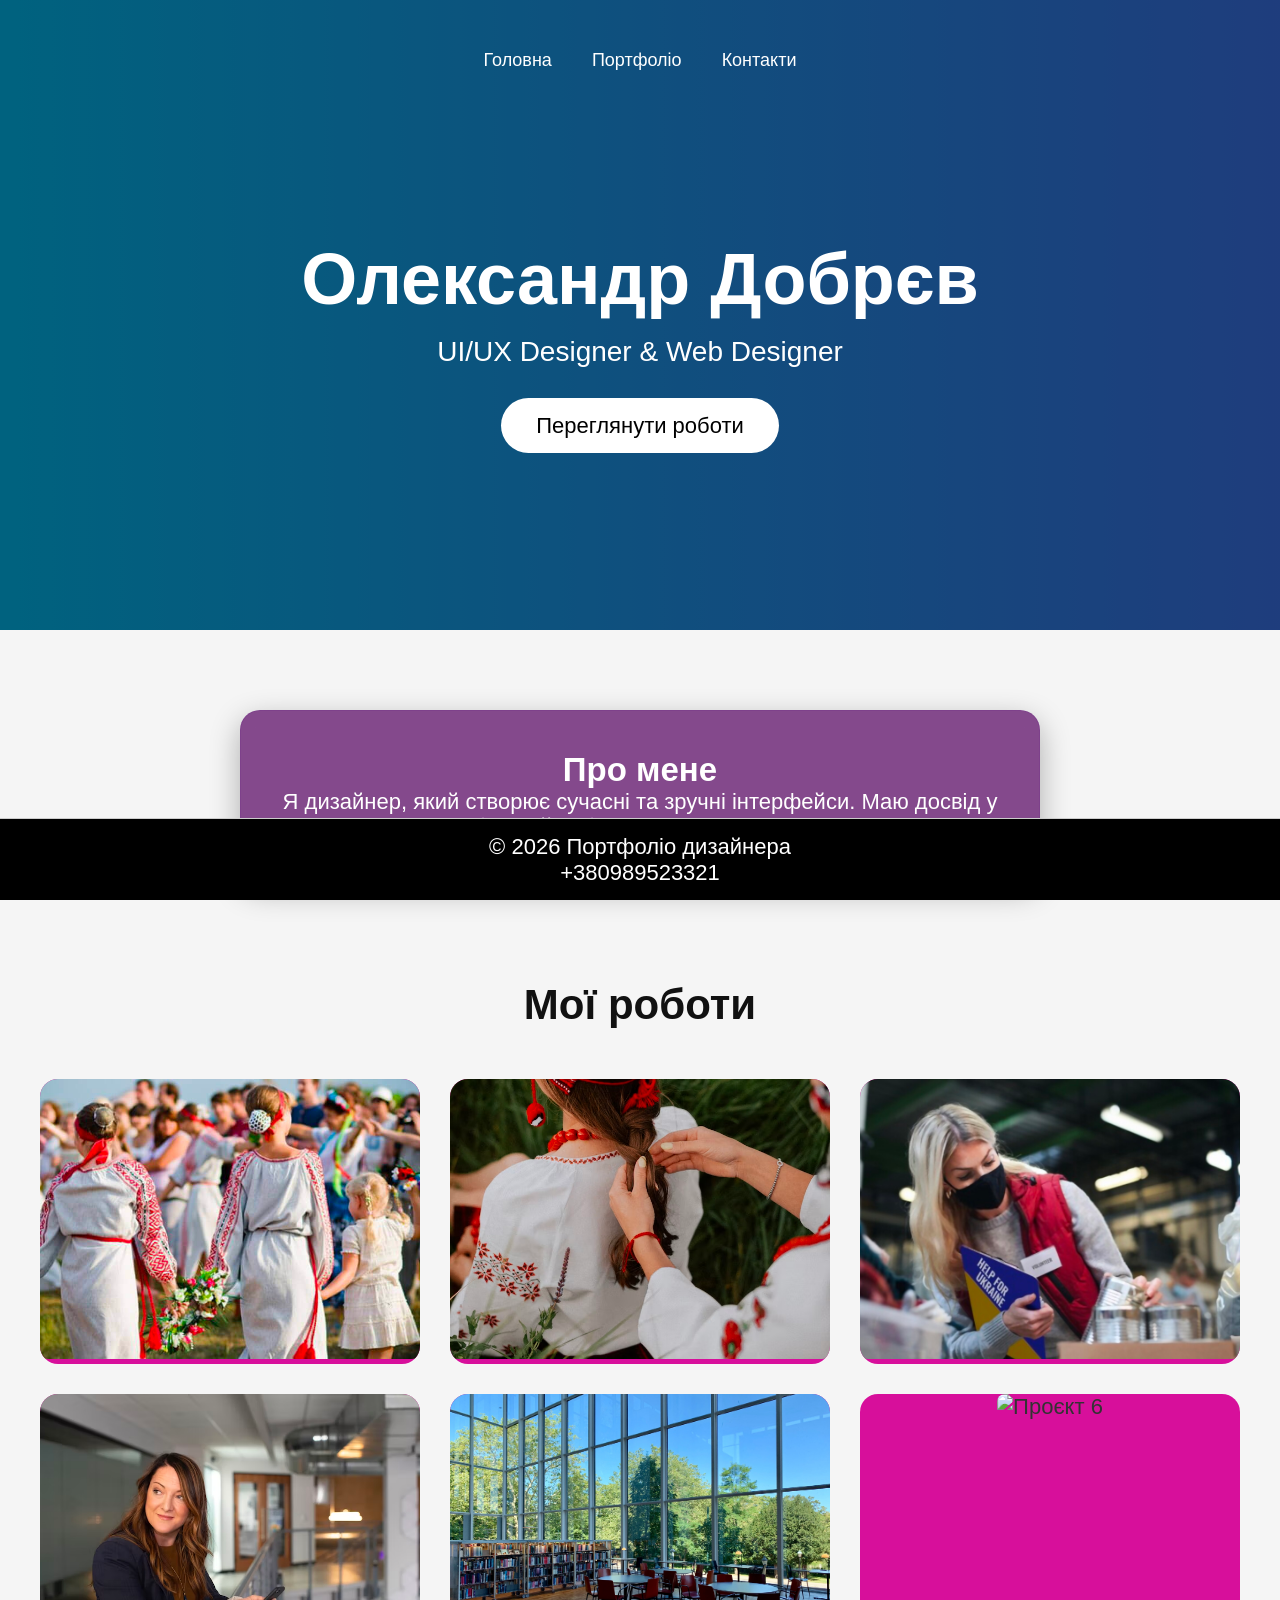
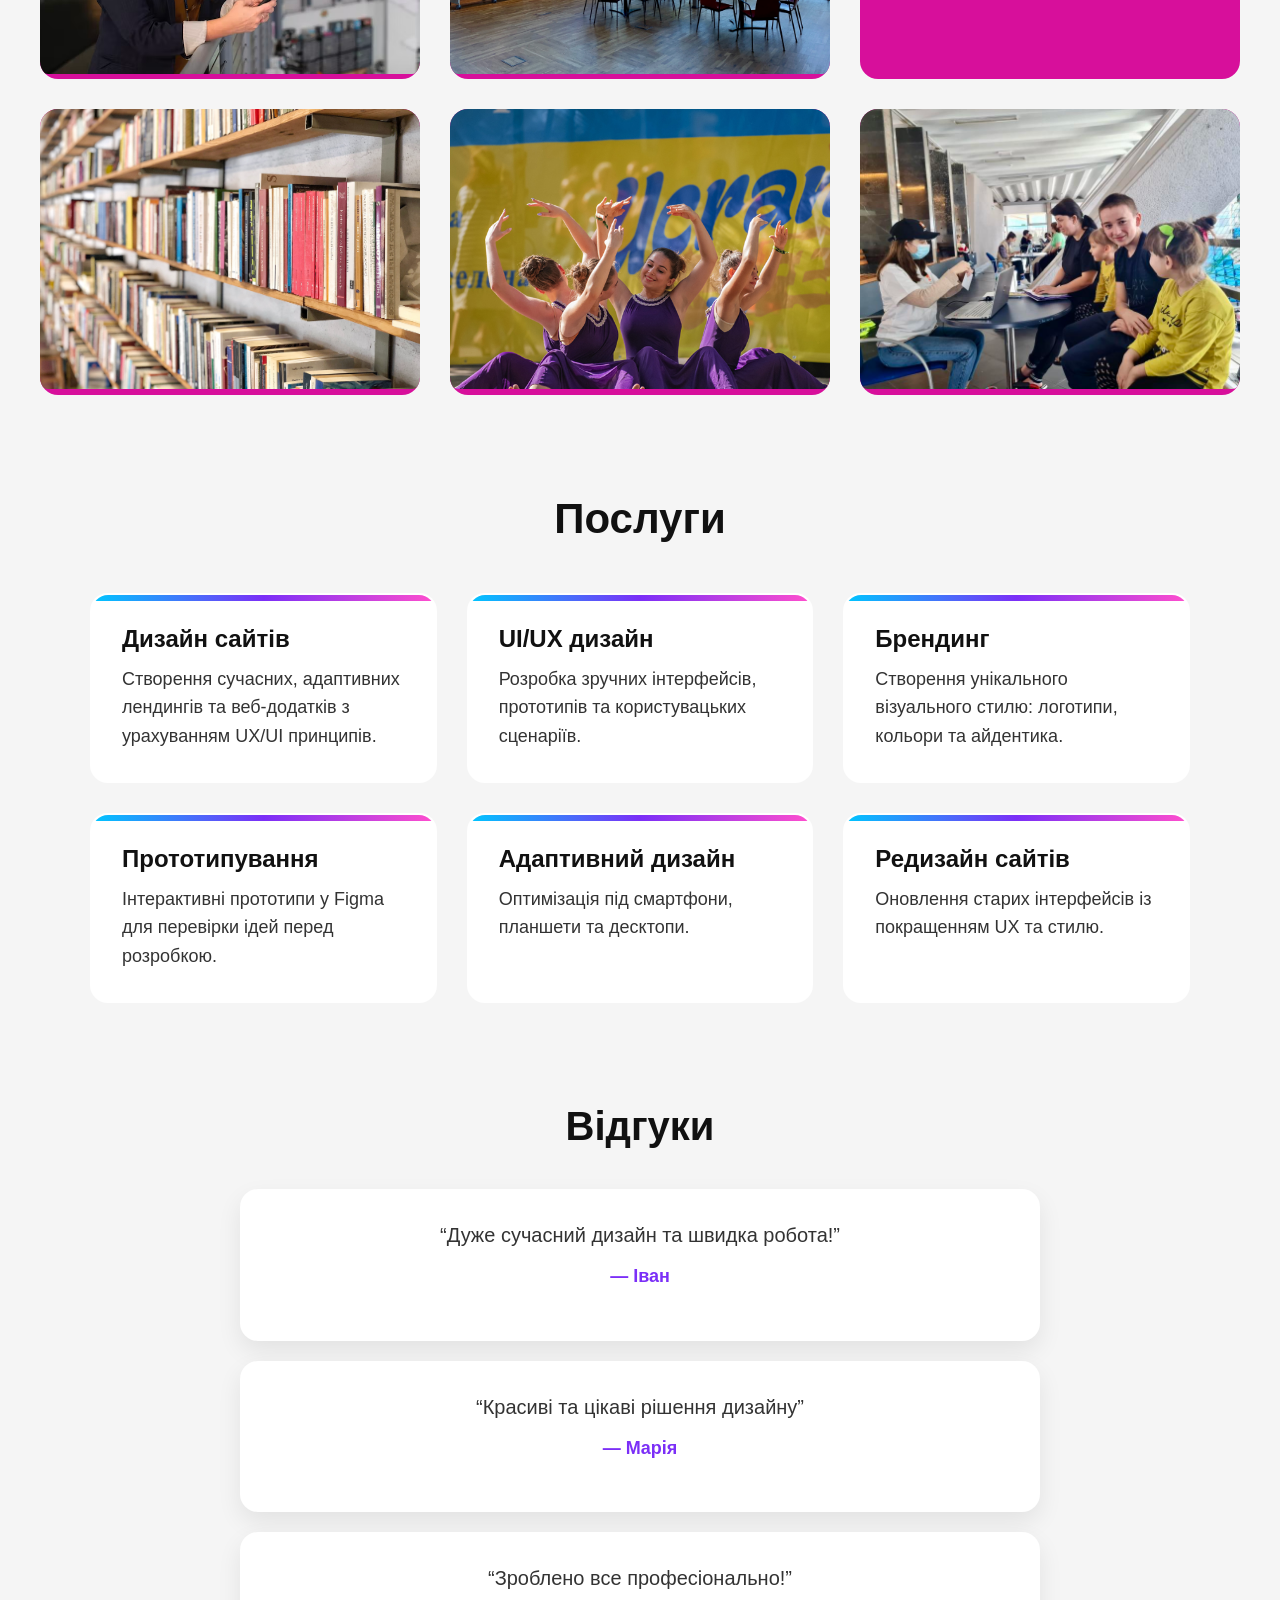
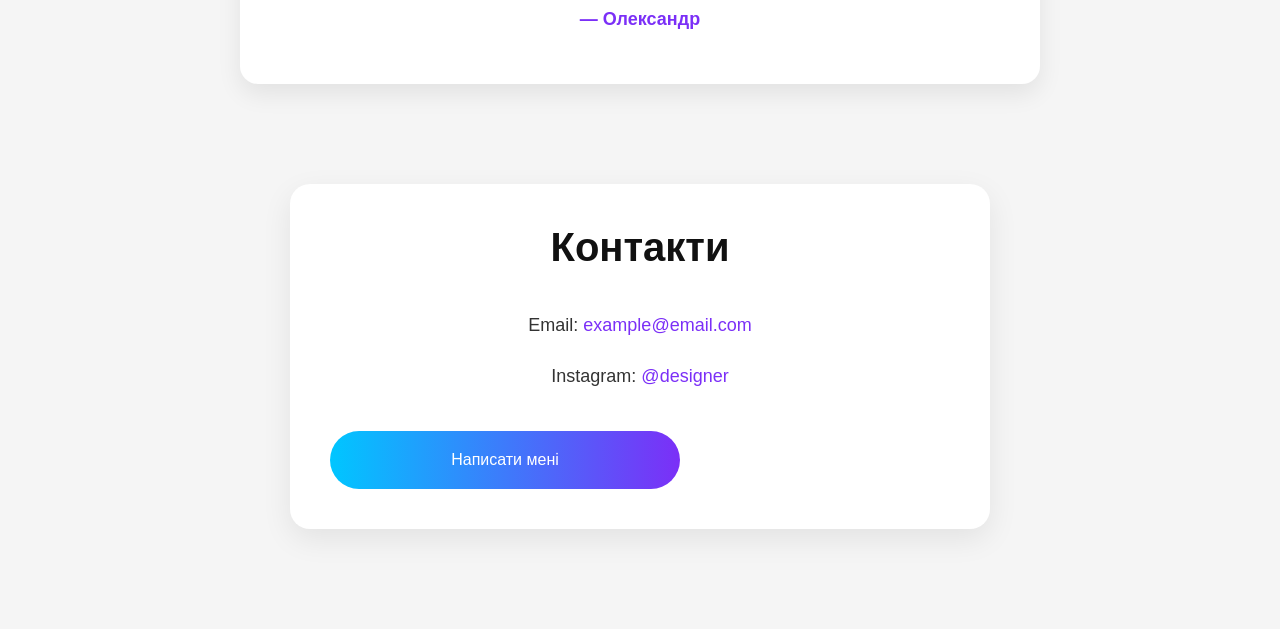
==== commit d6589d68: "fix" ====
--- a/index.html
+++ b/index.html
@@ -180,12 +180,12 @@
         <h4>— Іван</h4>
       </div>
       <div class="review">
-        <p>“Дуже сучасний дизайн та швидка робота!”</p>
-        <h4>— Іван</h4>
+        <p>“Красиві та цікаві рішення дизайну”</p>
+        <h4>— Марія</h4>
       </div>
       <div class="review">
-        <p>“Дуже сучасний дизайн та швидка робота!”</p>
-        <h4>— Іван</h4>
+        <p>“Зроблено все професіонально!”</p>
+        <h4>— Олександр</h4>
       </div>
     </div>
     <div class="contact">
